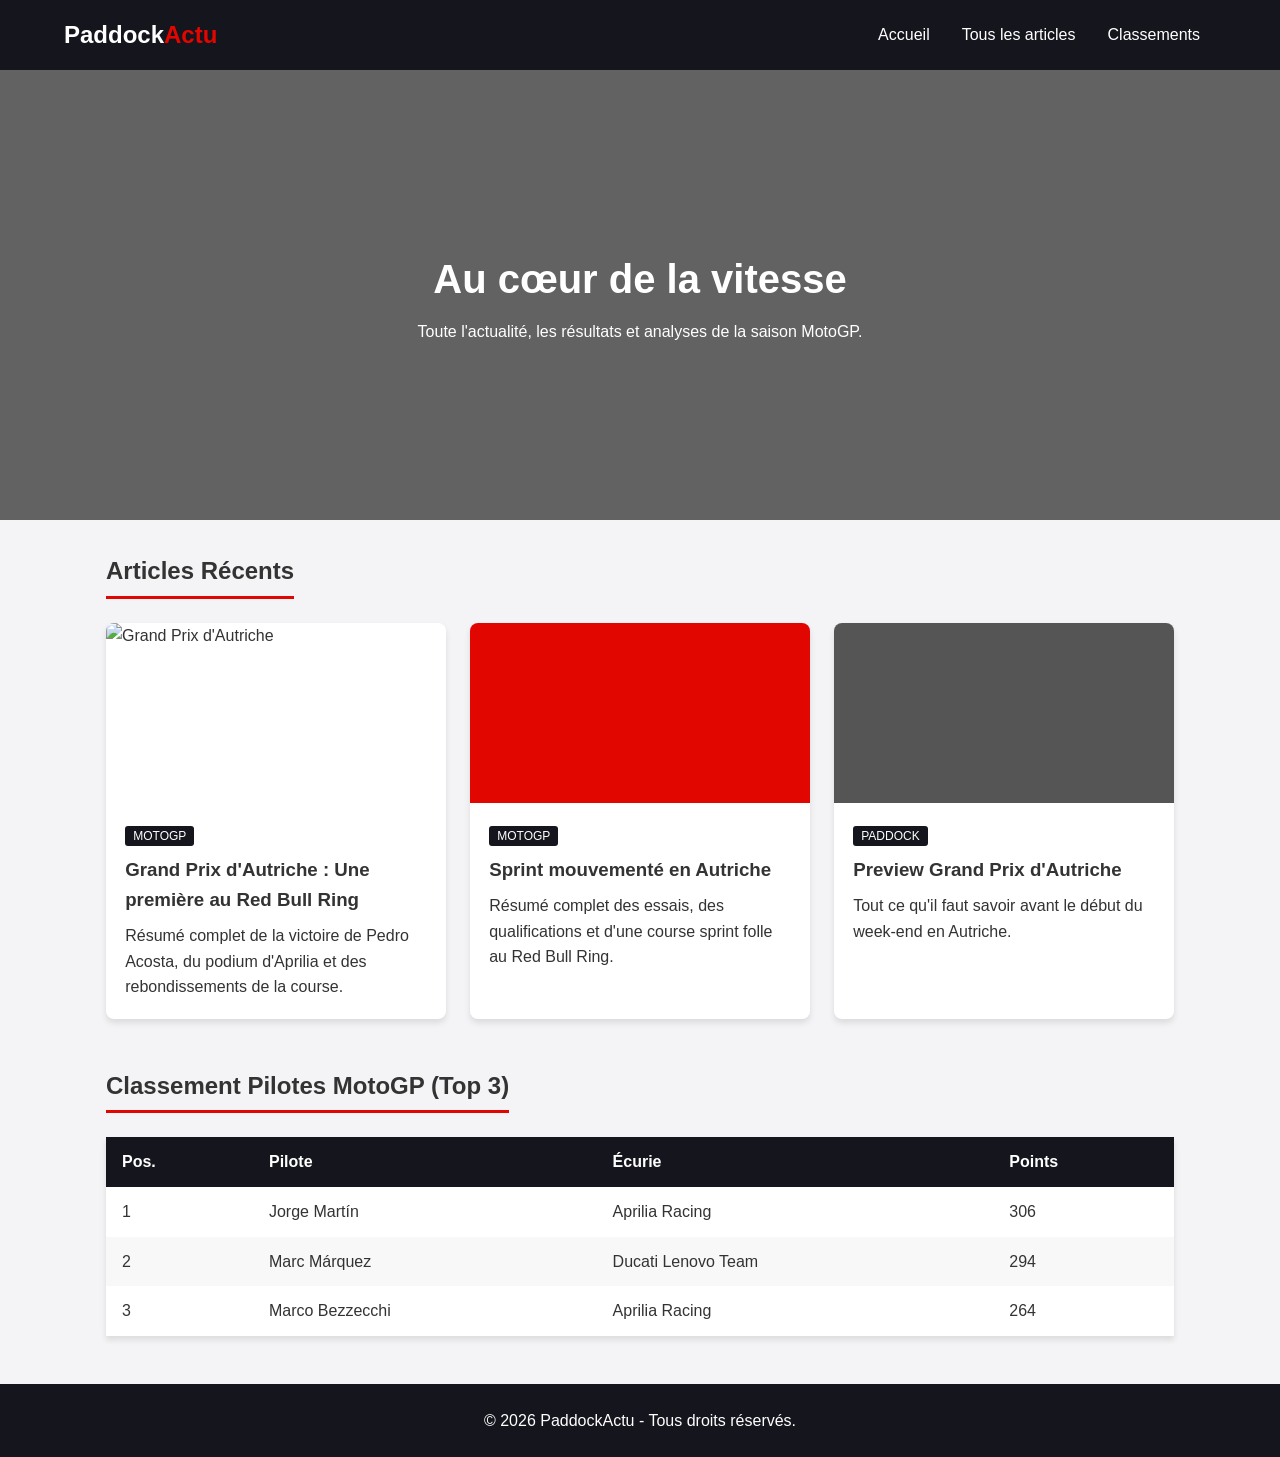
==== index.html @ 37eef07d "Update fetch URL to include seasonUuid parameter" ====
<!DOCTYPE html>
<html lang="fr">

<head>
    <meta charset="UTF-8">
    <meta name="viewport" content="width=device-width, initial-scale=1.0">
    <title>PaddockActu - Le site 100% Paddock</title>

    <meta name="description" content="Toute l'actualité MotoGP, les analyses des Grands Prix, les classements et les coulisses du paddock en direct.">

    <meta property="og:title" content="PaddockActu - Le site 100% Paddock">
    <meta property="og:description" content="Retrouvez toutes les dernières infos du paddock MotoGP !">
    <meta property="og:image" content="https://365austria.com/wp-content/uploads/2024/09/c_PhilipPlatzer_Bulle.jpg"> 
    <meta property="og:type" content="website">

    <link rel="stylesheet" href="style.css">

    <style>
        .filter-tags {
            display: flex;
            gap: 10px;
            margin-bottom: 25px;
            flex-wrap: wrap;
        }

        .filter-btn {
            background-color: #15151e;
            color: #fff;
            border: 2px solid transparent;
            padding: 8px 16px;
            border-radius: 20px;
            cursor: pointer;
            font-size: 0.9rem;
            font-weight: 600;
            transition: all 0.3s ease;
        }

        .filter-btn:hover {
            background-color: #e10600;
        }

        .filter-btn.active {
            background-color: #e10600;
            border-color: #ffffff;
        }

        .card-img {
            width: 100%;
            height: 180px;
            object-fit: cover;
            display: block;
        }
    </style>
</head>

<body>

    <header>
        <div class="logo" onclick="afficherPage('page-accueil')">Paddock<span>Actu</span></div>
        <nav>
            <ul>
                <li><a href="#accueil" onclick="afficherPage('page-accueil')">Accueil</a></li>
                <li><a href="#tous-les-articles" onclick="afficherPage('page-catalogue')">Tous les articles</a></li>
                <li><a href="#classements" onclick="afficherPage('page-classements')">Classements</a></li>
            </ul>
        </nav>
    </header>

    <div id="page-accueil">
        <section id="accueil" class="hero">
            <div class="hero-text">
                <h1>Au cœur de la vitesse</h1>
                <p>Toute l'actualité, les résultats et analyses de la saison MotoGP.</p>
            </div>
        </section>

        <main class="container">
            <section id="actus" class="news-section">
                <h2>Articles Récents</h2>
                <div class="news-grid">

                    <a href="articles/gp-autriche-2026.html" class="card-link"> 
                        <article class="card">
                            <img src="https://365austria.com/wp-content/uploads/2024/09/c_PhilipPlatzer_Bulle.jpg" alt="Grand Prix d'Autriche" class="card-img">
                            <div class="card-content">
                                <span class="tag">MotoGP</span>
                                <h3>Grand Prix d'Autriche : Une première au Red Bull Ring</h3>
                                <p>Résumé complet de la victoire de Pedro Acosta, du podium d'Aprilia et des rebondissements de la course.</p>
                            </div>
                        </article>
                    </a>

                    <a href="articles/sprint-autriche-2026.html" class="card-link"> 
                        <article class="card">
                            <div class="card-img" style="background-color: #e10600;"></div>
                            <div class="card-content">
                                <span class="tag">MotoGP</span>
                                <h3>Sprint mouvementé en Autriche</h3>
                                <p>Résumé complet des essais, des qualifications et d'une course sprint folle au Red Bull Ring.</p>
                            </div>
                        </article>
                    </a>

                    <a href="articles/preview-autriche-2026.html" class="card-link"> 
                        <article class="card">
                            <div class="card-img" style="background-color: #555;"></div>
                            <div class="card-content">
                                <span class="tag">Paddock</span>
                                <h3>Preview Grand Prix d'Autriche</h3>
                                <p>Tout ce qu'il faut savoir avant le début du week-end en Autriche.</p>
                            </div>
                        </article>
                    </a>

                </div>
            </section>

            <section class="standings-section">
                <h2>Classement Pilotes MotoGP (Top 3)</h2>
                <table id="table-home-motogp">
                    <thead>
                        <tr>
                            <th>Pos.</th>
                            <th>Pilote</th>
                            <th>Écurie</th>
                            <th>Points</th>
                        </tr>
                    </thead>
                    <tbody>
                        <tr>
                            <td>1</td>
                            <td>Jorge Martín</td>
                            <td>Aprilia Racing</td>
                            <td>306</td>
                        </tr>
                        <tr>
                            <td>2</td>
                            <td>Marc Márquez</td>
                            <td>Ducati Lenovo Team</td>
                            <td>294</td>
                        </tr>
                        <tr>
                            <td>3</td>
                            <td>Marco Bezzecchi</td>
                            <td>Aprilia Racing</td>
                            <td>264</td>
                        </tr>
                    </tbody>
                </table>
            </section>
        </main>
    </div>

    <div id="page-catalogue" class="container hidden">
        <h2>Tous les Articles</h2>

        <div class="filter-tags">
            <button class="filter-btn active" onclick="filtrerArticles('tous', this)">Tous</button>
            <button class="filter-btn" onclick="filtrerArticles('motogp', this)">MotoGP</button>
            <button class="filter-btn" onclick="filtrerArticles('paddock', this)">Paddock</button>
            <button class="filter-btn" onclick="filtrerArticles('moto2', this)">Moto2</button>
            <button class="filter-btn" onclick="filtrerArticles('moto3', this)">Moto3</button>
        </div>

        <div class="news-grid">
            <a href="articles/gp-autriche-2026.html" class="card-link" data-tag="motogp"> 
                <article class="card">
                    <img src="https://365austria.com/wp-content/uploads/2024/09/c_PhilipPlatzer_Bulle.jpg" alt="Grand Prix d'Autriche" class="card-img">
                    <div class="card-content">
                        <span class="tag">MotoGP</span>
                        <h3>Grand Prix d'Autriche : Une course mouvementée au Red Bull Ring</h3>
                        <p>Résumé complet de la victoire historique de Pedro Acosta, du podium d'Aprilia et des rebondissements de la course.</p>
                    </div>
                </article>
            </a>

            <a href="articles/sprint-autriche-2026.html" class="card-link" data-tag="motogp"> 
                <article class="card">
                    <div class="card-img" style="background-color: #e10600;"></div>
                    <div class="card-content">
                        <span class="tag">MotoGP</span>
                        <h3>Sprint mouvementé en Autriche</h3>
                        <p>Résumé complet des essais, des qualifications et d'une course sprint folle au Red Bull Ring.</p>
                    </div>
                </article>
            </a>

            <a href="articles/preview-autriche-2026.html" class="card-link" data-tag="paddock"> 
                <article class="card">
                    <div class="card-img" style="background-color: #555;"></div>
                    <div class="card-content">
                        <span class="tag">Paddock</span>
                        <h3>Preview Grand Prix d'Autriche</h3>
                        <p>Tout ce qu'il faut savoir avant le début du week-end en Autriche.</p>
                    </div>
                </article>
            </a>
        </div>
    </div>

    <div id="page-classements" class="container hidden">
        <h2>Classements Officiels</h2>

        <div class="filter-container">
            <label for="select-categorie">Catégorie :</label>
            <select id="select-categorie" onchange="changerCategorie()">
                <option value="motogp">MotoGP</option>
                <option value="moto2">Moto2</option>
                <option value="moto3">Moto3</option>
            </select>
        </div>

        <table id="table-motogp">
            <thead>
                <tr>
                    <th>Pos.</th>
                    <th>Pilote</th>
                    <th>Écurie</th>
                    <th>Points</th>
                </tr>
            </thead>
            <tbody>
                <tr><td>1</td><td>Jorge Martín</td><td>Aprilia Racing</td><td>306</td></tr>
                <tr><td>2</td><td>Marc Márquez</td><td>Ducati Lenovo Team</td><td>294</td></tr>
                <tr><td>3</td><td>Marco Bezzecchi</td><td>Aprilia Racing</td><td>264</td></tr>
                <tr><td>4</td><td>Pedro Acosta</td><td>Red Bull KTM Factory Racing</td><td>234</td></tr>
                <tr><td>5</td><td>Fabio Di Giannantonio</td><td>Pertamina Enduro VR46 Racing Team</td><td>230</td></tr>
                <tr><td>6</td><td>Ai Ogura</td><td>SuperFile Trackhouse MotoGP Team</td><td>222</td></tr>
                <tr><td>7</td><td>Raúl Fernández</td><td>SuperFile Trackhouse MotoGP Team</td><td>203</td></tr>
                <tr><td>8</td><td>Álex Márquez</td><td>BK8 Gresini Racing MotoGP</td><td>158</td></tr>
                <tr><td>9</td><td>Francesco Bagnaia</td><td>Ducati Lenovo Team</td><td>156</td></tr>
                <tr><td>10</td><td>Fermín Aldeguer</td><td>BK8 Gresini Racing MotoGP</td><td>115</td></tr>
                <tr><td>11</td><td>Luca Marini</td><td>Honda HRC Castrol</td><td>98</td></tr>
                <tr><td>12</td><td>Enea Bastianini</td><td>Red Bull KTM Tech3</td><td>97</td></tr>
                <tr><td>13</td><td>Brad Binder</td><td>Red Bull KTM Factory Racing</td><td>94</td></tr>
                <tr><td>14</td><td>Diogo Moreira</td><td>Pro Honda LCR</td><td>65</td></tr>
                <tr><td>15</td><td>Fabio Quartararo</td><td>Monster Energy Yamaha MotoGP Team</td><td>61</td></tr>
                <tr><td>16</td><td>Franco Morbidelli</td><td>Pertamina Enduro VR46 Racing Team</td><td>56</td></tr>
                <tr><td>17</td><td>Johann Zarco</td><td>Castrol Honda LCR</td><td>45</td></tr>
                <tr><td>18</td><td>Joan Mir</td><td>Honda HRC Castrol</td><td>33</td></tr>
                <tr><td>19</td><td>Jack Miller</td><td>Prima Pramac Yamaha MotoGP</td><td>28</td></tr>
                <tr><td>20</td><td>Álex Rins</td><td>Monster Energy Yamaha MotoGP Team</td><td>24</td></tr>
            </tbody>
        </table>

        <table id="table-moto2" class="hidden">
            <thead>
                <tr>
                    <th>Pos.</th>
                    <th>Pilote</th>
                    <th>Écurie</th>
                    <th>Points</th>
                </tr>
            </thead>
            <tbody>
                <tr><td>1</td><td>Manuel González</td><td>LIQUI MOLY Dynavolt Intact GP</td><td>232.5</td></tr>
                <tr><td>2</td><td>Izan Guevara</td><td>BLU CRU Pramac Yamaha Moto2</td><td>185</td></tr>
                <tr><td>3</td><td>Iván Ortolá</td><td>QJMOTOR - Green Power - MSI</td><td>157.5</td></tr>
                <tr><td>4</td><td>Aron Canet</td><td>Fantic Racing</td><td>142</td></tr>
                <tr><td>5</td><td>Celestino Vietti</td><td>Red Bull KTM Ajo</td><td>138</td></tr>
                <tr><td>6</td><td>Diogo Moreira</td><td>Italtrans Racing Team</td><td>121</td></tr>
                <tr><td>7</td><td>Jake Dixon</td><td>CFMoto Aspar Team</td><td>110</td></tr>
                <tr><td>8</td><td>Joe Roberts</td><td>OnlyFans American Racing</td><td>98</td></tr>
                <tr><td>9</td><td>Alonso López</td><td>Sync SpeedUp</td><td>95</td></tr>
                <tr><td>10</td><td>Tony Arbolino</td><td>Elf Marc VDS Racing Team</td><td>88</td></tr>
            </tbody>
        </table>

        <table id="table-moto3" class="hidden">
            <thead>
                <tr>
                    <th>Pos.</th>
                    <th>Pilote</th>
                    <th>Écurie</th>
                    <th>Points</th>
                </tr>
            </thead>
            <tbody>
                <tr><td>1</td><td>Máximo Quiles</td><td>CFMoto Gaviota Aspar Team</td><td>281</td></tr>
                <tr><td>2</td><td>David Almansa</td><td>Liqui Moly Dynavolt Intact GP</td><td>174</td></tr>
                <tr><td>3</td><td>Álvaro Carpe</td><td>Red Bull KTM Ajo</td><td>159</td></tr>
                <tr><td>4</td><td>Angel Piqueras</td><td>Leopard Racing</td><td>145</td></tr>
                <tr><td>5</td><td>David Alonso</td><td>CFMoto Gaviota Aspar Team</td><td>132</td></tr>
                <tr><td>6</td><td>Collin Veijer</td><td>Husqvarna Intact GP</td><td>120</td></tr>
                <tr><td>7</td><td>Daniel Holgado</td><td>Red Bull KTM Tech3</td><td>112</td></tr>
                <tr><td>8</td><td>Ivan Ortolá</td><td>MT Helmets - MSI</td><td>99</td></tr>
                <tr><td>9</td><td>Jose Antonio Rueda</td><td>Red Bull KTM Ajo</td><td>85</td></tr>
                <tr><td>10</td><td>Ryusei Yamanaka</td><td>MT Helmets - MSI</td><td>74</td></tr>
            </tbody>
        </table>
    </div>

    <footer>
        <p>&copy; 2026 PaddockActu - Tous droits réservés.</p>
    </footer>

    <script>
        function masquerToutesLesPages() {
            document.getElementById('page-accueil').classList.add('hidden');
            document.getElementById('page-catalogue').classList.add('hidden');
            document.getElementById('page-classements').classList.add('hidden');
        }

        function afficherPage(idPage) {
            masquerToutesLesPages();
            document.getElementById(idPage).classList.remove('hidden');
            window.scrollTo(0, 0);
        }

        function changerCategorie() {
            const choix = document.getElementById('select-categorie').value;
            document.getElementById('table-motogp').classList.add('hidden');
            document.getElementById('table-moto2').classList.add('hidden');
            document.getElementById('table-moto3').classList.add('hidden');

            document.getElementById('table-' + choix).classList.remove('hidden');
        }

        function filtrerArticles(tag, boutonClique) {
            const boutons = document.querySelectorAll('.filter-btn');
            boutons.forEach(btn => btn.classList.remove('active'));
            boutonClique.classList.add('active');

            const articles = document.querySelectorAll('#page-catalogue .card-link');

            articles.forEach(article => {
                const articleTag = article.getAttribute('data-tag');
                if (tag === 'tous' || articleTag === tag) {
                    article.style.display = 'block';
                } else {
                    article.style.display = 'none';
                }
            });
        }

        async function chargerClassement(categorie) {
            const tbody = document.querySelector(`#table-${categorie} tbody`);
            if (!tbody) return;

            const seasonUuid = "e88b4e43-2209-47aa-8e83-0e0b1cedde6e";

            try {
                const response = await fetch(`data/${categorie}.json?seasonUuid=${seasonUuid}&v=${new Date().getTime()}`);
                if (!response.ok) return;
                const data = await response.json();

                if (!data || !data.classification || data.classification.length === 0) return;

                tbody.innerHTML = "";

                data.classification.forEach(item => {
                    const tr = document.createElement("tr");
                    tr.innerHTML = `
                        <td>${item.position || ''}</td>
                        <td>${item.rider ? item.rider.full_name : ''}</td>
                        <td>${item.team ? item.team.name : ''}</td>
                        <td>${item.points || 0}</td>
                    `;
                    tbody.appendChild(tr);
                });

                if (categorie === 'motogp') {
                    const homeTbody = document.querySelector('#table-home-motogp tbody');
                    if (homeTbody && data.classification.length >= 3) {
                        homeTbody.innerHTML = "";
                        data.classification.slice(0, 3).forEach(item => {
                            const tr = document.createElement("tr");
                            tr.innerHTML = `
                                <td>${item.position || ''}</td>
                                <td>${item.rider ? item.rider.full_name : ''}</td>
                                <td>${item.team ? item.team.name : ''}</td>
                                <td>${item.points || 0}</td>
                            `;
                            homeTbody.appendChild(tr);
                        });
                    }
                }
            } catch (e) {
                console.log("Erreur de chargement des classements.");
            }
        }

        document.addEventListener("DOMContentLoaded", () => {
            chargerClassement("motogp");
            chargerClassement("moto2");
            chargerClassement("moto3");
        });
    </script>

</body>
</html>
---- style.css ----
:root {
    --primary-color: #e10600;
    --dark-color: #15151e;
    --light-color: #f4f4f6;
    --text-color: #333;
}

* {
    margin: 0;
    padding: 0;
    box-sizing: border-box;
    font-family: 'Segoe UI', Tahoma, Geneva, Verdana, sans-serif;
}

body {
    background-color: var(--light-color);
    color: var(--text-color);
    line-height: 1.6;
}

header {
    background-color: var(--dark-color);
    color: white;
    display: flex;
    justify-content: space-between;
    align-items: center;
    padding: 1rem 5%;
    position: sticky;
    top: 0;
    z-index: 100;
}

.logo {
    font-size: 1.5rem;
    font-weight: bold;
    text-decoration: none;
    color: white;
    cursor: pointer;
}

.logo span {
    color: var(--primary-color);
}

nav ul {
    display: flex;
    list-style: none;
}

nav ul li a {
    color: white;
    text-decoration: none;
    padding: 0.5rem 1rem;
    transition: color 0.3s;
}

nav ul li a:hover {
    color: var(--primary-color);
}

.hero {
    background: linear-gradient(rgba(0, 0, 0, 0.6), rgba(0, 0, 0, 0.6)), url('https://encrypted-tbn0.gstatic.com/images?q=tbn:ANd9GcTFlH_iRfn1OSp5dLkPQ0yYdzSbGnXxXX__iV1APEsw7ySgOEFuQ7D9PdgC&s=10') no-repeat center 25%;
    background-size: cover;
    height: 50vh;
    display: flex;
    align-items: center;
    justify-content: center;
    text-align: center;
    color: white;
}

.hero h1 {
    font-size: 2.5rem;
    margin-bottom: 0.5rem;
}

.btn {
    display: inline-block;
    background-color: var(--primary-color);
    color: white;
    padding: 0.75rem 1.5rem;
    text-decoration: none;
    border-radius: 4px;
    margin-top: 1rem;
    font-weight: bold;
}

.container {
    max-width: 1100px;
    margin: 2rem auto;
    padding: 0 1rem;
}

.news-section, .standings-section {
    margin-bottom: 3rem;
}

h2 {
    border-bottom: 3px solid var(--primary-color);
    display: inline-block;
    padding-bottom: 0.3rem;
    margin-bottom: 1.5rem;
}

.news-grid {
    display: grid;
    grid-template-columns: repeat(auto-fit, minmax(300px, 1fr));
    gap: 1.5rem;
}

/* RENDRE LES CARTES ET LEURS LIENS TOTALEMENT CLIQUABLES */
.card-link {
    text-decoration: none;
    color: inherit;
    display: block;
    width: 100%;
    max-width: 400px;
    cursor: pointer;
}

.card {
    background: white;
    border-radius: 8px;
    overflow: hidden;
    box-shadow: 0 4px 6px rgba(0,0,0,0.1);
    transition: transform 0.2s, box-shadow 0.2s;
    cursor: pointer;
    height: 100%;
}

.card-link:hover .card,
.card:hover {
    transform: translateY(-5px);
    box-shadow: 0 8px 15px rgba(0,0,0,0.2);
}

.card-img {
    height: 180px;
}

.card-content {
    padding: 1.2rem;
}

.tag {
    background-color: var(--dark-color);
    color: white;
    font-size: 0.75rem;
    padding: 0.2rem 0.5rem;
    border-radius: 3px;
    text-transform: uppercase;
}

.card-content h3 {
    margin: 0.5rem 0;
}

table {
    width: 100%;
    border-collapse: collapse;
    background: white;
    box-shadow: 0 4px 6px rgba(0,0,0,0.1);
}

th, td {
    padding: 0.75rem 1rem;
    text-align: left;
}

th {
    background-color: var(--dark-color);
    color: white;
}

tr:nth-child(even) {
    background-color: #f8f8f8;
}

.filter-container {
    margin-bottom: 1.5rem;
}

.filter-container label {
    font-weight: bold;
    margin-right: 0.5rem;
}

.filter-container select {
    padding: 0.5rem 1rem;
    font-size: 1rem;
    border-radius: 4px;
    border: 1px solid #ccc;
    background-color: white;
    cursor: pointer;
}

.article-container {
    max-width: 800px;
    margin: 2rem auto;
    background: white;
    padding: 2rem;
    border-radius: 8px;
    box-shadow: 0 4px 6px rgba(0,0,0,0.1);
}

.back-link {
    display: inline-block;
    margin-bottom: 1rem;
    color: var(--primary-color);
    text-decoration: none;
    font-weight: bold;
    cursor: pointer;
}

.back-link:hover {
    text-decoration: underline;
}

.article-tag {
    background-color: var(--dark-color);
    color: white;
    font-size: 0.8rem;
    padding: 0.3rem 0.6rem;
    border-radius: 3px;
    text-transform: uppercase;
}

.article-header h1 {
    font-size: 2.2rem;
    margin: 1rem 0 0.5rem 0;
}

.article-meta {
    color: #777;
    font-size: 0.9rem;
    margin-bottom: 1.5rem;
}

.article-banner {
    width: 100%;
    height: 350px;
    background-color: #333;
    border-radius: 6px;
    margin-bottom: 1.5rem;
}

.article-content {
    font-size: 1.1rem;
    line-height: 1.8;
}

.article-content p {
    margin-bottom: 1.2rem;
}

.article-content h2 {
    margin: 1.5rem 0 1rem 0;
    color: var(--dark-color);
    border-bottom: 2px solid var(--primary-color);
    display: inline-block;
}

.hidden {
    display: none !important;
}

footer {
    background-color: var(--dark-color);
    color: white;
    text-align: center;
    padding: 1.5rem;
}
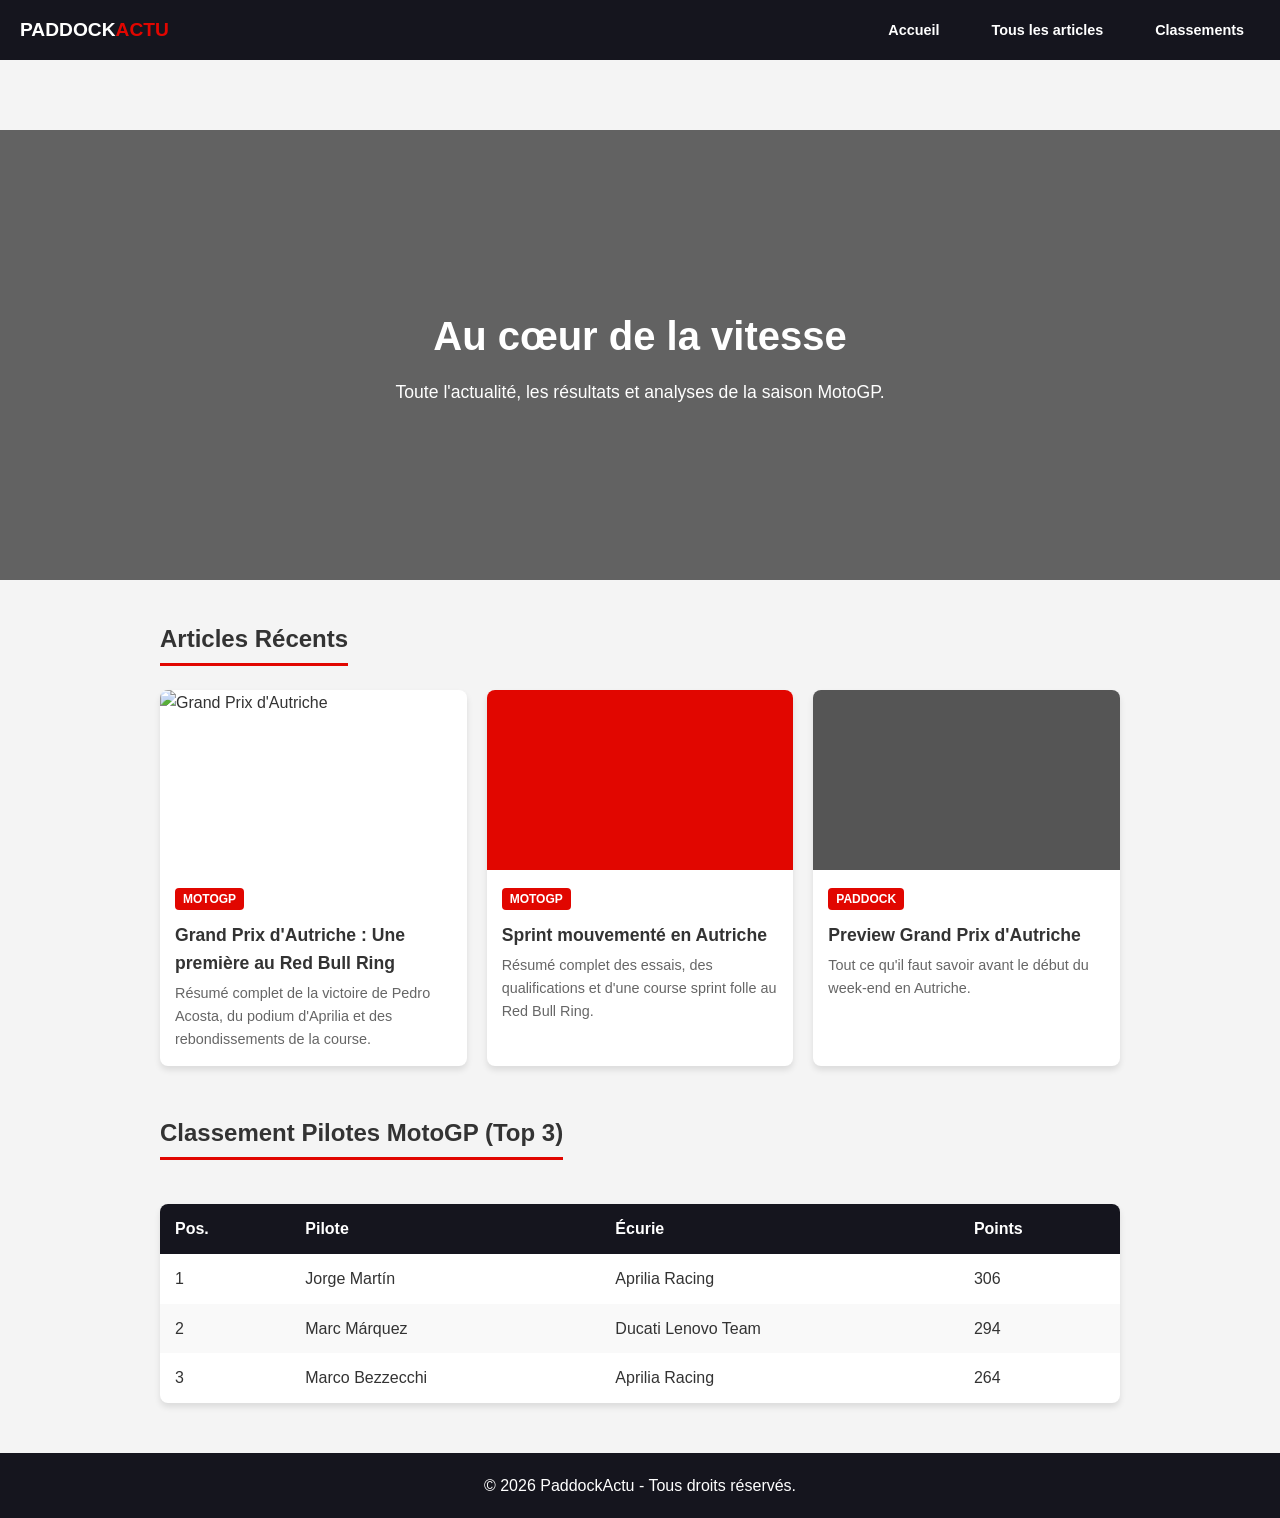
==== commit 4f1cc2eb: "Refactor index.html for improved layout and functionality Removed unused meta tags and filter button" ====
--- a/index.html
+++ b/index.html
@@ -5,43 +5,115 @@
     <meta charset="UTF-8">
     <meta name="viewport" content="width=device-width, initial-scale=1.0">
     <title>PaddockActu - Le site 100% Paddock</title>
-
-    <meta name="description" content="Toute l'actualité MotoGP, les analyses des Grands Prix, les classements et les coulisses du paddock en direct.">
-
-    <meta property="og:title" content="PaddockActu - Le site 100% Paddock">
-    <meta property="og:description" content="Retrouvez toutes les dernières infos du paddock MotoGP !">
-    <meta property="og:image" content="https://365austria.com/wp-content/uploads/2024/09/c_PhilipPlatzer_Bulle.jpg"> 
-    <meta property="og:type" content="website">
-
     <link rel="stylesheet" href="style.css">
 
     <style>
-        .filter-tags {
-            display: flex;
-            gap: 10px;
-            margin-bottom: 25px;
-            flex-wrap: wrap;
-        }
-
-        .filter-btn {
+        body {
+            margin: 0;
+            font-family: Arial, sans-serif;
+            background-color: #f4f4f4;
+            color: #333;
+        }
+
+        .hidden {
+            display: none !important;
+        }
+
+        header {
+            position: fixed;
+            top: 0;
+            left: 0;
+            width: 100%;
+            height: 60px;
             background-color: #15151e;
             color: #fff;
-            border: 2px solid transparent;
-            padding: 8px 16px;
-            border-radius: 20px;
+            display: flex;
+            justify-content: space-between;
+            align-items: center;
+            padding: 0 20px;
+            box-sizing: border-box;
+            z-index: 1000;
+        }
+
+        .logo {
+            font-size: 1.2rem;
+            font-weight: bold;
             cursor: pointer;
+            text-transform: uppercase;
+        }
+
+        .logo span {
+            color: #e10600;
+        }
+
+        nav ul {
+            list-style: none;
+            display: flex;
+            gap: 20px;
+            margin: 0;
+            padding: 0;
+        }
+
+        nav a {
+            color: #fff;
+            text-decoration: none;
             font-size: 0.9rem;
             font-weight: 600;
-            transition: all 0.3s ease;
-        }
-
-        .filter-btn:hover {
-            background-color: #e10600;
-        }
-
-        .filter-btn.active {
-            background-color: #e10600;
-            border-color: #ffffff;
+        }
+
+        nav a:hover {
+            color: #e10600;
+        }
+
+        .hero {
+            background: linear-gradient(rgba(0, 0, 0, 0.6), rgba(0, 0, 0, 0.6)), url('https://365austria.com/wp-content/uploads/2024/09/c_PhilipPlatzer_Bulle.jpg') no-repeat center center;
+            background-size: cover;
+            background-attachment: fixed;
+            height: 50vh;
+            display: flex;
+            align-items: center;
+            justify-content: center;
+            text-align: center;
+            color: white;
+            margin-top: 60px;
+        }
+
+        .hero-text h1 {
+            font-size: 2.5rem;
+            margin-bottom: 10px;
+        }
+
+        .hero-text p {
+            font-size: 1.1rem;
+        }
+
+        .container {
+            max-width: 1000px;
+            margin: 40px auto;
+            padding: 0 20px;
+        }
+
+        .news-grid {
+            display: grid;
+            grid-template-columns: repeat(auto-fit, minmax(300px, 1fr));
+            gap: 20px;
+        }
+
+        .card-link {
+            text-decoration: none;
+            color: inherit;
+        }
+
+        .card {
+            background: #fff;
+            border-radius: 8px;
+            overflow: hidden;
+            box-shadow: 0 4px 6px rgba(0,0,0,0.1);
+            transition: transform 0.2s;
+        }
+
+        .card:hover {
+            transform: translateY(-5px);
         }
 
         .card-img {
@@ -49,6 +121,129 @@
             height: 180px;
             object-fit: cover;
             display: block;
+        }
+
+        .card-content {
+            padding: 15px;
+        }
+
+        .tag {
+            background-color: #e10600;
+            color: white;
+            font-size: 0.75rem;
+            padding: 4px 8px;
+            border-radius: 4px;
+            text-transform: uppercase;
+            font-weight: bold;
+        }
+
+        .card-content h3 {
+            font-size: 1.1rem;
+            margin: 10px 0 5px 0;
+        }
+
+        .card-content p {
+            font-size: 0.9rem;
+            color: #666;
+            margin: 0;
+        }
+
+        table {
+            width: 100%;
+            border-collapse: collapse;
+            background: #fff;
+            border-radius: 8px;
+            overflow: hidden;
+            box-shadow: 0 4px 6px rgba(0,0,0,0.1);
+            margin-top: 20px;
+        }
+
+        th, td {
+            padding: 12px 15px;
+            text-align: left;
+        }
+
+        th {
+            background-color: #15151e;
+            color: white;
+        }
+
+        tr:nth-child(even) {
+            background-color: #f9f9f9;
+        }
+
+        .article-sticky-header {
+            position: fixed;
+            top: 60px;
+            left: 0;
+            width: 100%;
+            background-color: #ffffff;
+            border-bottom: 1px solid #ddd;
+            padding: 10px 20px;
+            box-sizing: border-box;
+            z-index: 999;
+            display: flex;
+            justify-content: space-between;
+            align-items: center;
+            box-shadow: 0 2px 4px rgba(0,0,0,0.05);
+        }
+
+        .article-sticky-title {
+            font-size: 0.95rem;
+            font-weight: bold;
+            color: #15151e;
+            white-space: nowrap;
+            overflow: hidden;
+            text-overflow: ellipsis;
+        }
+
+        .back-btn {
+            background-color: #15151e;
+            color: #fff;
+            border: none;
+            padding: 6px 12px;
+            border-radius: 4px;
+            cursor: pointer;
+            font-size: 0.8rem;
+            font-weight: bold;
+        }
+
+        .back-btn:hover {
+            background-color: #e10600;
+        }
+
+        footer {
+            background-color: #15151e;
+            color: white;
+            text-align: center;
+            padding: 20px;
+            margin-top: 50px;
+        }
+
+        @media (max-width: 768px) {
+            header {
+                position: fixed;
+                top: 0;
+                left: 0;
+                width: 100%;
+            }
+
+            nav ul {
+                gap: 10px;
+            }
+
+            nav a {
+                font-size: 0.8rem;
+            }
+
+            .hero {
+                margin-top: 60px;
+            }
+
+            .article-sticky-header {
+                position: fixed;
+                top: 60px;
+            }
         }
     </style>
 </head>
@@ -79,7 +274,7 @@
                 <h2>Articles Récents</h2>
                 <div class="news-grid">
 
-                    <a href="articles/gp-autriche-2026.html" class="card-link"> 
+                    <div class="card-link" onclick="ouvrirArticle('Grand Prix d\'Autriche : Une première au Red Bull Ring')"> 
                         <article class="card">
                             <img src="https://365austria.com/wp-content/uploads/2024/09/c_PhilipPlatzer_Bulle.jpg" alt="Grand Prix d'Autriche" class="card-img">
                             <div class="card-content">
@@ -88,9 +283,9 @@
                                 <p>Résumé complet de la victoire de Pedro Acosta, du podium d'Aprilia et des rebondissements de la course.</p>
                             </div>
                         </article>
-                    </a>
-
-                    <a href="articles/sprint-autriche-2026.html" class="card-link"> 
+                    </div>
+
+                    <div class="card-link" onclick="ouvrirArticle('Sprint mouvementé en Autriche')"> 
                         <article class="card">
                             <div class="card-img" style="background-color: #e10600;"></div>
                             <div class="card-content">
@@ -99,9 +294,9 @@
                                 <p>Résumé complet des essais, des qualifications et d'une course sprint folle au Red Bull Ring.</p>
                             </div>
                         </article>
-                    </a>
-
-                    <a href="articles/preview-autriche-2026.html" class="card-link"> 
+                    </div>
+
+                    <div class="card-link" onclick="ouvrirArticle('Preview Grand Prix d\'Autriche')"> 
                         <article class="card">
                             <div class="card-img" style="background-color: #555;"></div>
                             <div class="card-content">
@@ -110,7 +305,7 @@
                                 <p>Tout ce qu'il faut savoir avant le début du week-end en Autriche.</p>
                             </div>
                         </article>
-                    </a>
+                    </div>
 
                 </div>
             </section>
@@ -153,17 +348,8 @@
 
     <div id="page-catalogue" class="container hidden">
         <h2>Tous les Articles</h2>
-
-        <div class="filter-tags">
-            <button class="filter-btn active" onclick="filtrerArticles('tous', this)">Tous</button>
-            <button class="filter-btn" onclick="filtrerArticles('motogp', this)">MotoGP</button>
-            <button class="filter-btn" onclick="filtrerArticles('paddock', this)">Paddock</button>
-            <button class="filter-btn" onclick="filtrerArticles('moto2', this)">Moto2</button>
-            <button class="filter-btn" onclick="filtrerArticles('moto3', this)">Moto3</button>
-        </div>
-
         <div class="news-grid">
-            <a href="articles/gp-autriche-2026.html" class="card-link" data-tag="motogp"> 
+            <div class="card-link" onclick="ouvrirArticle('Grand Prix d\'Autriche : Une course mouvementée au Red Bull Ring')"> 
                 <article class="card">
                     <img src="https://365austria.com/wp-content/uploads/2024/09/c_PhilipPlatzer_Bulle.jpg" alt="Grand Prix d'Autriche" class="card-img">
                     <div class="card-content">
@@ -172,44 +358,12 @@
                         <p>Résumé complet de la victoire historique de Pedro Acosta, du podium d'Aprilia et des rebondissements de la course.</p>
                     </div>
                 </article>
-            </a>
-
-            <a href="articles/sprint-autriche-2026.html" class="card-link" data-tag="motogp"> 
-                <article class="card">
-                    <div class="card-img" style="background-color: #e10600;"></div>
-                    <div class="card-content">
-                        <span class="tag">MotoGP</span>
-                        <h3>Sprint mouvementé en Autriche</h3>
-                        <p>Résumé complet des essais, des qualifications et d'une course sprint folle au Red Bull Ring.</p>
-                    </div>
-                </article>
-            </a>
-
-            <a href="articles/preview-autriche-2026.html" class="card-link" data-tag="paddock"> 
-                <article class="card">
-                    <div class="card-img" style="background-color: #555;"></div>
-                    <div class="card-content">
-                        <span class="tag">Paddock</span>
-                        <h3>Preview Grand Prix d'Autriche</h3>
-                        <p>Tout ce qu'il faut savoir avant le début du week-end en Autriche.</p>
-                    </div>
-                </article>
-            </a>
+            </div>
         </div>
     </div>
 
     <div id="page-classements" class="container hidden">
         <h2>Classements Officiels</h2>
-
-        <div class="filter-container">
-            <label for="select-categorie">Catégorie :</label>
-            <select id="select-categorie" onchange="changerCategorie()">
-                <option value="motogp">MotoGP</option>
-                <option value="moto2">Moto2</option>
-                <option value="moto3">Moto3</option>
-            </select>
-        </div>
-
         <table id="table-motogp">
             <thead>
                 <tr>
@@ -223,71 +377,23 @@
                 <tr><td>1</td><td>Jorge Martín</td><td>Aprilia Racing</td><td>306</td></tr>
                 <tr><td>2</td><td>Marc Márquez</td><td>Ducati Lenovo Team</td><td>294</td></tr>
                 <tr><td>3</td><td>Marco Bezzecchi</td><td>Aprilia Racing</td><td>264</td></tr>
-                <tr><td>4</td><td>Pedro Acosta</td><td>Red Bull KTM Factory Racing</td><td>234</td></tr>
-                <tr><td>5</td><td>Fabio Di Giannantonio</td><td>Pertamina Enduro VR46 Racing Team</td><td>230</td></tr>
-                <tr><td>6</td><td>Ai Ogura</td><td>SuperFile Trackhouse MotoGP Team</td><td>222</td></tr>
-                <tr><td>7</td><td>Raúl Fernández</td><td>SuperFile Trackhouse MotoGP Team</td><td>203</td></tr>
-                <tr><td>8</td><td>Álex Márquez</td><td>BK8 Gresini Racing MotoGP</td><td>158</td></tr>
-                <tr><td>9</td><td>Francesco Bagnaia</td><td>Ducati Lenovo Team</td><td>156</td></tr>
-                <tr><td>10</td><td>Fermín Aldeguer</td><td>BK8 Gresini Racing MotoGP</td><td>115</td></tr>
-                <tr><td>11</td><td>Luca Marini</td><td>Honda HRC Castrol</td><td>98</td></tr>
-                <tr><td>12</td><td>Enea Bastianini</td><td>Red Bull KTM Tech3</td><td>97</td></tr>
-                <tr><td>13</td><td>Brad Binder</td><td>Red Bull KTM Factory Racing</td><td>94</td></tr>
-                <tr><td>14</td><td>Diogo Moreira</td><td>Pro Honda LCR</td><td>65</td></tr>
-                <tr><td>15</td><td>Fabio Quartararo</td><td>Monster Energy Yamaha MotoGP Team</td><td>61</td></tr>
-                <tr><td>16</td><td>Franco Morbidelli</td><td>Pertamina Enduro VR46 Racing Team</td><td>56</td></tr>
-                <tr><td>17</td><td>Johann Zarco</td><td>Castrol Honda LCR</td><td>45</td></tr>
-                <tr><td>18</td><td>Joan Mir</td><td>Honda HRC Castrol</td><td>33</td></tr>
-                <tr><td>19</td><td>Jack Miller</td><td>Prima Pramac Yamaha MotoGP</td><td>28</td></tr>
-                <tr><td>20</td><td>Álex Rins</td><td>Monster Energy Yamaha MotoGP Team</td><td>24</td></tr>
             </tbody>
         </table>
-
-        <table id="table-moto2" class="hidden">
-            <thead>
-                <tr>
-                    <th>Pos.</th>
-                    <th>Pilote</th>
-                    <th>Écurie</th>
-                    <th>Points</th>
-                </tr>
-            </thead>
-            <tbody>
-                <tr><td>1</td><td>Manuel González</td><td>LIQUI MOLY Dynavolt Intact GP</td><td>232.5</td></tr>
-                <tr><td>2</td><td>Izan Guevara</td><td>BLU CRU Pramac Yamaha Moto2</td><td>185</td></tr>
-                <tr><td>3</td><td>Iván Ortolá</td><td>QJMOTOR - Green Power - MSI</td><td>157.5</td></tr>
-                <tr><td>4</td><td>Aron Canet</td><td>Fantic Racing</td><td>142</td></tr>
-                <tr><td>5</td><td>Celestino Vietti</td><td>Red Bull KTM Ajo</td><td>138</td></tr>
-                <tr><td>6</td><td>Diogo Moreira</td><td>Italtrans Racing Team</td><td>121</td></tr>
-                <tr><td>7</td><td>Jake Dixon</td><td>CFMoto Aspar Team</td><td>110</td></tr>
-                <tr><td>8</td><td>Joe Roberts</td><td>OnlyFans American Racing</td><td>98</td></tr>
-                <tr><td>9</td><td>Alonso López</td><td>Sync SpeedUp</td><td>95</td></tr>
-                <tr><td>10</td><td>Tony Arbolino</td><td>Elf Marc VDS Racing Team</td><td>88</td></tr>
-            </tbody>
-        </table>
-
-        <table id="table-moto3" class="hidden">
-            <thead>
-                <tr>
-                    <th>Pos.</th>
-                    <th>Pilote</th>
-                    <th>Écurie</th>
-                    <th>Points</th>
-                </tr>
-            </thead>
-            <tbody>
-                <tr><td>1</td><td>Máximo Quiles</td><td>CFMoto Gaviota Aspar Team</td><td>281</td></tr>
-                <tr><td>2</td><td>David Almansa</td><td>Liqui Moly Dynavolt Intact GP</td><td>174</td></tr>
-                <tr><td>3</td><td>Álvaro Carpe</td><td>Red Bull KTM Ajo</td><td>159</td></tr>
-                <tr><td>4</td><td>Angel Piqueras</td><td>Leopard Racing</td><td>145</td></tr>
-                <tr><td>5</td><td>David Alonso</td><td>CFMoto Gaviota Aspar Team</td><td>132</td></tr>
-                <tr><td>6</td><td>Collin Veijer</td><td>Husqvarna Intact GP</td><td>120</td></tr>
-                <tr><td>7</td><td>Daniel Holgado</td><td>Red Bull KTM Tech3</td><td>112</td></tr>
-                <tr><td>8</td><td>Ivan Ortolá</td><td>MT Helmets - MSI</td><td>99</td></tr>
-                <tr><td>9</td><td>Jose Antonio Rueda</td><td>Red Bull KTM Ajo</td><td>85</td></tr>
-                <tr><td>10</td><td>Ryusei Yamanaka</td><td>MT Helmets - MSI</td><td>74</td></tr>
-            </tbody>
-        </table>
+    </div>
+
+    <div id="page-article" class="hidden">
+        <div class="article-sticky-header">
+            <span id="sticky-article-title" class="article-sticky-title">Titre de l'article</span>
+            <button class="back-btn" onclick="afficherPage('page-accueil')">Retour</button>
+        </div>
+        <div class="container" style="margin-top: 130px;">
+            <h1 id="main-article-title">Titre de l'article</h1>
+            <p>Contenu de l'article en cours de lecture...</p>
+            <p>Lorem ipsum dolor sit amet, consectetur adipiscing elit. Sed non risus. Suspendisse lectus tortor, dignissim sit amet, adipiscing nec, ultricies sed, dolor.</p>
+            <p>Cras elementum ultrices diam. Maecenas ligula massa, varius a, semper congue, euismod non, mi.</p>
+            <p>Proin porttitor, orci nec nonummy molestie, enim est eleifend mi, non fermentum diam nisl sit amet erat.</p>
+            <p>Duis semper. Duis arcu massa, scelerisque vitae, consequat in, pretium a, enim.</p>
+        </div>
     </div>
 
     <footer>
@@ -299,6 +405,7 @@
             document.getElementById('page-accueil').classList.add('hidden');
             document.getElementById('page-catalogue').classList.add('hidden');
             document.getElementById('page-classements').classList.add('hidden');
+            document.getElementById('page-article').classList.add('hidden');
         }
 
         function afficherPage(idPage) {
@@ -307,84 +414,13 @@
             window.scrollTo(0, 0);
         }
 
-        function changerCategorie() {
-            const choix = document.getElementById('select-categorie').value;
-            document.getElementById('table-motogp').classList.add('hidden');
-            document.getElementById('table-moto2').classList.add('hidden');
-            document.getElementById('table-moto3').classList.add('hidden');
-
-            document.getElementById('table-' + choix).classList.remove('hidden');
-        }
-
-        function filtrerArticles(tag, boutonClique) {
-            const boutons = document.querySelectorAll('.filter-btn');
-            boutons.forEach(btn => btn.classList.remove('active'));
-            boutonClique.classList.add('active');
-
-            const articles = document.querySelectorAll('#page-catalogue .card-link');
-
-            articles.forEach(article => {
-                const articleTag = article.getAttribute('data-tag');
-                if (tag === 'tous' || articleTag === tag) {
-                    article.style.display = 'block';
-                } else {
-                    article.style.display = 'none';
-                }
-            });
-        }
-
-        async function chargerClassement(categorie) {
-            const tbody = document.querySelector(`#table-${categorie} tbody`);
-            if (!tbody) return;
-
-            const seasonUuid = "e88b4e43-2209-47aa-8e83-0e0b1cedde6e";
-
-            try {
-                const response = await fetch(`data/${categorie}.json?seasonUuid=${seasonUuid}&v=${new Date().getTime()}`);
-                if (!response.ok) return;
-                const data = await response.json();
-
-                if (!data || !data.classification || data.classification.length === 0) return;
-
-                tbody.innerHTML = "";
-
-                data.classification.forEach(item => {
-                    const tr = document.createElement("tr");
-                    tr.innerHTML = `
-                        <td>${item.position || ''}</td>
-                        <td>${item.rider ? item.rider.full_name : ''}</td>
-                        <td>${item.team ? item.team.name : ''}</td>
-                        <td>${item.points || 0}</td>
-                    `;
-                    tbody.appendChild(tr);
-                });
-
-                if (categorie === 'motogp') {
-                    const homeTbody = document.querySelector('#table-home-motogp tbody');
-                    if (homeTbody && data.classification.length >= 3) {
-                        homeTbody.innerHTML = "";
-                        data.classification.slice(0, 3).forEach(item => {
-                            const tr = document.createElement("tr");
-                            tr.innerHTML = `
-                                <td>${item.position || ''}</td>
-                                <td>${item.rider ? item.rider.full_name : ''}</td>
-                                <td>${item.team ? item.team.name : ''}</td>
-                                <td>${item.points || 0}</td>
-                            `;
-                            homeTbody.appendChild(tr);
-                        });
-                    }
-                }
-            } catch (e) {
-                console.log("Erreur de chargement des classements.");
-            }
-        }
-
-        document.addEventListener("DOMContentLoaded", () => {
-            chargerClassement("motogp");
-            chargerClassement("moto2");
-            chargerClassement("moto3");
-        });
+        function ouvrirArticle(titre) {
+            masquerToutesLesPages();
+            document.getElementById('sticky-article-title').innerText = titre;
+            document.getElementById('main-article-title').innerText = titre;
+            document.getElementById('page-article').classList.remove('hidden');
+            window.scrollTo(0, 0);
+        }
     </script>
 
 </body>
--- a/style.css
+++ b/style.css
@@ -25,9 +25,15 @@
     justify-content: space-between;
     align-items: center;
     padding: 1rem 5%;
-    position: sticky;
+    position: fixed;
     top: 0;
+    left: 0;
+    width: 100%;
     z-index: 100;
+}
+
+body {
+    padding-top: 70px;
 }
 
 .logo {
@@ -108,7 +114,6 @@
     gap: 1.5rem;
 }
 
-/* RENDRE LES CARTES ET LEURS LIENS TOTALEMENT CLIQUABLES */
 .card-link {
     text-decoration: none;
     color: inherit;
@@ -242,6 +247,8 @@
     background-color: #333;
     border-radius: 6px;
     margin-bottom: 1.5rem;
+    position: sticky;
+    top: 90px;
 }
 
 .article-content {
@@ -270,3 +277,57 @@
     text-align: center;
     padding: 1.5rem;
 }
+
+@media screen and (max-width: 768px) {
+    header {
+        flex-direction: column;
+        gap: 15px;
+        text-align: center;
+        padding: 15px;
+    }
+
+    body {
+        padding-top: 130px;
+    }
+
+    nav ul {
+        flex-direction: column;
+        gap: 10px;
+        padding: 0;
+    }
+
+    .news-grid {
+        grid-template-columns: 1fr;
+        gap: 15px;
+    }
+
+    .hero {
+        padding: 40px 15px;
+    }
+
+    .hero-text h1 {
+        font-size: 1.8rem;
+    }
+
+    .filter-tags {
+        justify-content: center;
+    }
+
+    .filter-btn {
+        padding: 6px 12px;
+        font-size: 0.8rem;
+    }
+
+    .standings-section, #page-classements {
+        overflow-x: auto;
+    }
+
+    table {
+        width: 100%;
+        font-size: 0.85rem;
+    }
+
+    th, td {
+        padding: 8px 5px;
+    }
+}
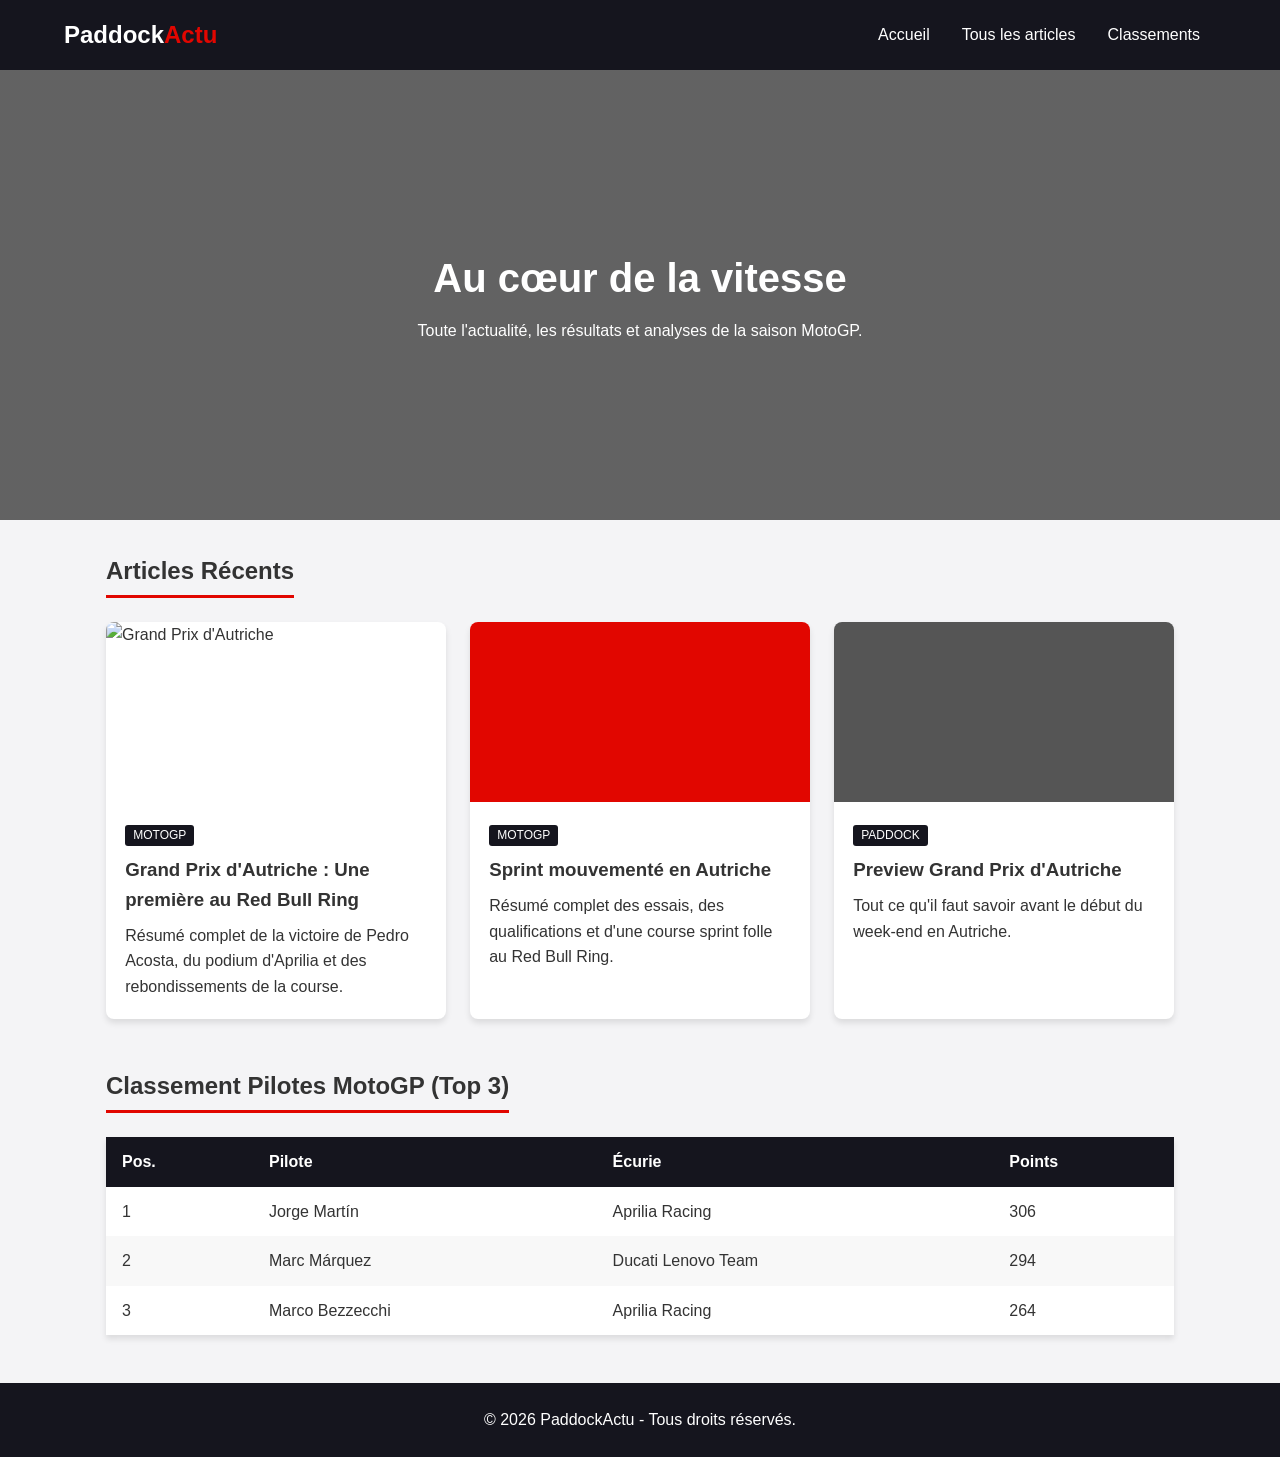
==== commit 6e33999d: "Enhance SEO with meta tags and update article links Added Open Graph meta tags and a description for" ====
--- a/index.html
+++ b/index.html
@@ -5,115 +5,43 @@
     <meta charset="UTF-8">
     <meta name="viewport" content="width=device-width, initial-scale=1.0">
     <title>PaddockActu - Le site 100% Paddock</title>
+
+    <meta name="description" content="Toute l'actualité MotoGP, les analyses des Grands Prix, les classements et les coulisses du paddock en direct.">
+
+    <meta property="og:title" content="PaddockActu - Le site 100% Paddock">
+    <meta property="og:description" content="Retrouvez toutes les dernières infos du paddock MotoGP !">
+    <meta property="og:image" content="https://scontent-cdg4-1.xx.fbcdn.net/v/t1.6435-9/158108943_282848266540393_3259879887446900815_n.jpg?stp=dst-jpg_tt6&cstp=mx2048x1364&ctp=s960x960&_nc_cat=108&ccb=1-7&_nc_sid=cc71e4&_nc_ohc=nsNQAnLJ-wwQ7kNvwGILLW9&_nc_oc=AdrV3Wrv4xx7tVzXkIKzqAPtwjmcfHWJlERUrV9QAvIKwtOuXO-A28awAp1VDxW5zM6B33-BlDcWWEBAUHqm3Hi4&_nc_zt=23&_nc_ht=scontent-cdg4-1.xx&_nc_gid=60ueFojcQGhPHJoW_AsDyA&_nc_ss=7b289&oh=00_AQIs4skCFCEFCHXIVaUgiIiI_4xcx_yRRGgsHT6YNoy7vQ&oe=6AD8C1A2"> 
+    <meta property="og:type" content="website">
+
     <link rel="stylesheet" href="style.css">
 
     <style>
-        body {
-            margin: 0;
-            font-family: Arial, sans-serif;
-            background-color: #f4f4f4;
-            color: #333;
-        }
-
-        .hidden {
-            display: none !important;
-        }
-
-        header {
-            position: fixed;
-            top: 0;
-            left: 0;
-            width: 100%;
-            height: 60px;
+        .filter-tags {
+            display: flex;
+            gap: 10px;
+            margin-bottom: 25px;
+            flex-wrap: wrap;
+        }
+
+        .filter-btn {
             background-color: #15151e;
             color: #fff;
-            display: flex;
-            justify-content: space-between;
-            align-items: center;
-            padding: 0 20px;
-            box-sizing: border-box;
-            z-index: 1000;
-        }
-
-        .logo {
-            font-size: 1.2rem;
-            font-weight: bold;
+            border: 2px solid transparent;
+            padding: 8px 16px;
+            border-radius: 20px;
             cursor: pointer;
-            text-transform: uppercase;
-        }
-
-        .logo span {
-            color: #e10600;
-        }
-
-        nav ul {
-            list-style: none;
-            display: flex;
-            gap: 20px;
-            margin: 0;
-            padding: 0;
-        }
-
-        nav a {
-            color: #fff;
-            text-decoration: none;
             font-size: 0.9rem;
             font-weight: 600;
-        }
-
-        nav a:hover {
-            color: #e10600;
-        }
-
-        .hero {
-            background: linear-gradient(rgba(0, 0, 0, 0.6), rgba(0, 0, 0, 0.6)), url('https://365austria.com/wp-content/uploads/2024/09/c_PhilipPlatzer_Bulle.jpg') no-repeat center center;
-            background-size: cover;
-            background-attachment: fixed;
-            height: 50vh;
-            display: flex;
-            align-items: center;
-            justify-content: center;
-            text-align: center;
-            color: white;
-            margin-top: 60px;
-        }
-
-        .hero-text h1 {
-            font-size: 2.5rem;
-            margin-bottom: 10px;
-        }
-
-        .hero-text p {
-            font-size: 1.1rem;
-        }
-
-        .container {
-            max-width: 1000px;
-            margin: 40px auto;
-            padding: 0 20px;
-        }
-
-        .news-grid {
-            display: grid;
-            grid-template-columns: repeat(auto-fit, minmax(300px, 1fr));
-            gap: 20px;
-        }
-
-        .card-link {
-            text-decoration: none;
-            color: inherit;
-        }
-
-        .card {
-            background: #fff;
-            border-radius: 8px;
-            overflow: hidden;
-            box-shadow: 0 4px 6px rgba(0,0,0,0.1);
-            transition: transform 0.2s;
-        }
-
-        .card:hover {
-            transform: translateY(-5px);
+            transition: all 0.3s ease;
+        }
+
+        .filter-btn:hover {
+            background-color: #e10600;
+        }
+
+        .filter-btn.active {
+            background-color: #e10600;
+            border-color: #ffffff;
         }
 
         .card-img {
@@ -121,129 +49,6 @@
             height: 180px;
             object-fit: cover;
             display: block;
-        }
-
-        .card-content {
-            padding: 15px;
-        }
-
-        .tag {
-            background-color: #e10600;
-            color: white;
-            font-size: 0.75rem;
-            padding: 4px 8px;
-            border-radius: 4px;
-            text-transform: uppercase;
-            font-weight: bold;
-        }
-
-        .card-content h3 {
-            font-size: 1.1rem;
-            margin: 10px 0 5px 0;
-        }
-
-        .card-content p {
-            font-size: 0.9rem;
-            color: #666;
-            margin: 0;
-        }
-
-        table {
-            width: 100%;
-            border-collapse: collapse;
-            background: #fff;
-            border-radius: 8px;
-            overflow: hidden;
-            box-shadow: 0 4px 6px rgba(0,0,0,0.1);
-            margin-top: 20px;
-        }
-
-        th, td {
-            padding: 12px 15px;
-            text-align: left;
-        }
-
-        th {
-            background-color: #15151e;
-            color: white;
-        }
-
-        tr:nth-child(even) {
-            background-color: #f9f9f9;
-        }
-
-        .article-sticky-header {
-            position: fixed;
-            top: 60px;
-            left: 0;
-            width: 100%;
-            background-color: #ffffff;
-            border-bottom: 1px solid #ddd;
-            padding: 10px 20px;
-            box-sizing: border-box;
-            z-index: 999;
-            display: flex;
-            justify-content: space-between;
-            align-items: center;
-            box-shadow: 0 2px 4px rgba(0,0,0,0.05);
-        }
-
-        .article-sticky-title {
-            font-size: 0.95rem;
-            font-weight: bold;
-            color: #15151e;
-            white-space: nowrap;
-            overflow: hidden;
-            text-overflow: ellipsis;
-        }
-
-        .back-btn {
-            background-color: #15151e;
-            color: #fff;
-            border: none;
-            padding: 6px 12px;
-            border-radius: 4px;
-            cursor: pointer;
-            font-size: 0.8rem;
-            font-weight: bold;
-        }
-
-        .back-btn:hover {
-            background-color: #e10600;
-        }
-
-        footer {
-            background-color: #15151e;
-            color: white;
-            text-align: center;
-            padding: 20px;
-            margin-top: 50px;
-        }
-
-        @media (max-width: 768px) {
-            header {
-                position: fixed;
-                top: 0;
-                left: 0;
-                width: 100%;
-            }
-
-            nav ul {
-                gap: 10px;
-            }
-
-            nav a {
-                font-size: 0.8rem;
-            }
-
-            .hero {
-                margin-top: 60px;
-            }
-
-            .article-sticky-header {
-                position: fixed;
-                top: 60px;
-            }
         }
     </style>
 </head>
@@ -274,7 +79,7 @@
                 <h2>Articles Récents</h2>
                 <div class="news-grid">
 
-                    <div class="card-link" onclick="ouvrirArticle('Grand Prix d\'Autriche : Une première au Red Bull Ring')"> 
+                    <a href="articles/gp-autriche-2026.html" class="card-link"> 
                         <article class="card">
                             <img src="https://365austria.com/wp-content/uploads/2024/09/c_PhilipPlatzer_Bulle.jpg" alt="Grand Prix d'Autriche" class="card-img">
                             <div class="card-content">
@@ -283,9 +88,9 @@
                                 <p>Résumé complet de la victoire de Pedro Acosta, du podium d'Aprilia et des rebondissements de la course.</p>
                             </div>
                         </article>
-                    </div>
-
-                    <div class="card-link" onclick="ouvrirArticle('Sprint mouvementé en Autriche')"> 
+                    </a>
+
+                    <a href="articles/sprint-autriche-2026.html" class="card-link"> 
                         <article class="card">
                             <div class="card-img" style="background-color: #e10600;"></div>
                             <div class="card-content">
@@ -294,9 +99,9 @@
                                 <p>Résumé complet des essais, des qualifications et d'une course sprint folle au Red Bull Ring.</p>
                             </div>
                         </article>
-                    </div>
-
-                    <div class="card-link" onclick="ouvrirArticle('Preview Grand Prix d\'Autriche')"> 
+                    </a>
+
+                    <a href="articles/preview-autriche-2026.html" class="card-link"> 
                         <article class="card">
                             <div class="card-img" style="background-color: #555;"></div>
                             <div class="card-content">
@@ -305,7 +110,7 @@
                                 <p>Tout ce qu'il faut savoir avant le début du week-end en Autriche.</p>
                             </div>
                         </article>
-                    </div>
+                    </a>
 
                 </div>
             </section>
@@ -348,8 +153,17 @@
 
     <div id="page-catalogue" class="container hidden">
         <h2>Tous les Articles</h2>
+
+        <div class="filter-tags">
+            <button class="filter-btn active" onclick="filtrerArticles('tous', this)">Tous</button>
+            <button class="filter-btn" onclick="filtrerArticles('motogp', this)">MotoGP</button>
+            <button class="filter-btn" onclick="filtrerArticles('paddock', this)">Paddock</button>
+            <button class="filter-btn" onclick="filtrerArticles('moto2', this)">Moto2</button>
+            <button class="filter-btn" onclick="filtrerArticles('moto3', this)">Moto3</button>
+        </div>
+
         <div class="news-grid">
-            <div class="card-link" onclick="ouvrirArticle('Grand Prix d\'Autriche : Une course mouvementée au Red Bull Ring')"> 
+            <a href="articles/gp-autriche-2026.html" class="card-link" data-tag="motogp"> 
                 <article class="card">
                     <img src="https://365austria.com/wp-content/uploads/2024/09/c_PhilipPlatzer_Bulle.jpg" alt="Grand Prix d'Autriche" class="card-img">
                     <div class="card-content">
@@ -358,12 +172,44 @@
                         <p>Résumé complet de la victoire historique de Pedro Acosta, du podium d'Aprilia et des rebondissements de la course.</p>
                     </div>
                 </article>
-            </div>
+            </a>
+
+            <a href="articles/sprint-autriche-2026.html" class="card-link" data-tag="motogp"> 
+                <article class="card">
+                    <div class="card-img" style="background-color: #e10600;"></div>
+                    <div class="card-content">
+                        <span class="tag">MotoGP</span>
+                        <h3>Sprint mouvementé en Autriche</h3>
+                        <p>Résumé complet des essais, des qualifications et d'une course sprint folle au Red Bull Ring.</p>
+                    </div>
+                </article>
+            </a>
+
+            <a href="articles/preview-autriche-2026.html" class="card-link" data-tag="paddock"> 
+                <article class="card">
+                    <div class="card-img" style="background-color: #555;"></div>
+                    <div class="card-content">
+                        <span class="tag">Paddock</span>
+                        <h3>Preview Grand Prix d'Autriche</h3>
+                        <p>Tout ce qu'il faut savoir avant le début du week-end en Autriche.</p>
+                    </div>
+                </article>
+            </a>
         </div>
     </div>
 
     <div id="page-classements" class="container hidden">
         <h2>Classements Officiels</h2>
+
+        <div class="filter-container">
+            <label for="select-categorie">Catégorie :</label>
+            <select id="select-categorie" onchange="changerCategorie()">
+                <option value="motogp">MotoGP</option>
+                <option value="moto2">Moto2</option>
+                <option value="moto3">Moto3</option>
+            </select>
+        </div>
+
         <table id="table-motogp">
             <thead>
                 <tr>
@@ -377,23 +223,71 @@
                 <tr><td>1</td><td>Jorge Martín</td><td>Aprilia Racing</td><td>306</td></tr>
                 <tr><td>2</td><td>Marc Márquez</td><td>Ducati Lenovo Team</td><td>294</td></tr>
                 <tr><td>3</td><td>Marco Bezzecchi</td><td>Aprilia Racing</td><td>264</td></tr>
+                <tr><td>4</td><td>Pedro Acosta</td><td>Red Bull KTM Factory Racing</td><td>234</td></tr>
+                <tr><td>5</td><td>Fabio Di Giannantonio</td><td>Pertamina Enduro VR46 Racing Team</td><td>230</td></tr>
+                <tr><td>6</td><td>Ai Ogura</td><td>SuperFile Trackhouse MotoGP Team</td><td>222</td></tr>
+                <tr><td>7</td><td>Raúl Fernández</td><td>SuperFile Trackhouse MotoGP Team</td><td>203</td></tr>
+                <tr><td>8</td><td>Álex Márquez</td><td>BK8 Gresini Racing MotoGP</td><td>158</td></tr>
+                <tr><td>9</td><td>Francesco Bagnaia</td><td>Ducati Lenovo Team</td><td>156</td></tr>
+                <tr><td>10</td><td>Fermín Aldeguer</td><td>BK8 Gresini Racing MotoGP</td><td>115</td></tr>
+                <tr><td>11</td><td>Luca Marini</td><td>Honda HRC Castrol</td><td>98</td></tr>
+                <tr><td>12</td><td>Enea Bastianini</td><td>Red Bull KTM Tech3</td><td>97</td></tr>
+                <tr><td>13</td><td>Brad Binder</td><td>Red Bull KTM Factory Racing</td><td>94</td></tr>
+                <tr><td>14</td><td>Diogo Moreira</td><td>Pro Honda LCR</td><td>65</td></tr>
+                <tr><td>15</td><td>Fabio Quartararo</td><td>Monster Energy Yamaha MotoGP Team</td><td>61</td></tr>
+                <tr><td>16</td><td>Franco Morbidelli</td><td>Pertamina Enduro VR46 Racing Team</td><td>56</td></tr>
+                <tr><td>17</td><td>Johann Zarco</td><td>Castrol Honda LCR</td><td>45</td></tr>
+                <tr><td>18</td><td>Joan Mir</td><td>Honda HRC Castrol</td><td>33</td></tr>
+                <tr><td>19</td><td>Jack Miller</td><td>Prima Pramac Yamaha MotoGP</td><td>28</td></tr>
+                <tr><td>20</td><td>Álex Rins</td><td>Monster Energy Yamaha MotoGP Team</td><td>24</td></tr>
             </tbody>
         </table>
-    </div>
-
-    <div id="page-article" class="hidden">
-        <div class="article-sticky-header">
-            <span id="sticky-article-title" class="article-sticky-title">Titre de l'article</span>
-            <button class="back-btn" onclick="afficherPage('page-accueil')">Retour</button>
-        </div>
-        <div class="container" style="margin-top: 130px;">
-            <h1 id="main-article-title">Titre de l'article</h1>
-            <p>Contenu de l'article en cours de lecture...</p>
-            <p>Lorem ipsum dolor sit amet, consectetur adipiscing elit. Sed non risus. Suspendisse lectus tortor, dignissim sit amet, adipiscing nec, ultricies sed, dolor.</p>
-            <p>Cras elementum ultrices diam. Maecenas ligula massa, varius a, semper congue, euismod non, mi.</p>
-            <p>Proin porttitor, orci nec nonummy molestie, enim est eleifend mi, non fermentum diam nisl sit amet erat.</p>
-            <p>Duis semper. Duis arcu massa, scelerisque vitae, consequat in, pretium a, enim.</p>
-        </div>
+
+        <table id="table-moto2" class="hidden">
+            <thead>
+                <tr>
+                    <th>Pos.</th>
+                    <th>Pilote</th>
+                    <th>Écurie</th>
+                    <th>Points</th>
+                </tr>
+            </thead>
+            <tbody>
+                <tr><td>1</td><td>Manuel González</td><td>LIQUI MOLY Dynavolt Intact GP</td><td>232.5</td></tr>
+                <tr><td>2</td><td>Izan Guevara</td><td>BLU CRU Pramac Yamaha Moto2</td><td>185</td></tr>
+                <tr><td>3</td><td>Iván Ortolá</td><td>QJMOTOR - Green Power - MSI</td><td>157.5</td></tr>
+                <tr><td>4</td><td>Aron Canet</td><td>Fantic Racing</td><td>142</td></tr>
+                <tr><td>5</td><td>Celestino Vietti</td><td>Red Bull KTM Ajo</td><td>138</td></tr>
+                <tr><td>6</td><td>Diogo Moreira</td><td>Italtrans Racing Team</td><td>121</td></tr>
+                <tr><td>7</td><td>Jake Dixon</td><td>CFMoto Aspar Team</td><td>110</td></tr>
+                <tr><td>8</td><td>Joe Roberts</td><td>OnlyFans American Racing</td><td>98</td></tr>
+                <tr><td>9</td><td>Alonso López</td><td>Sync SpeedUp</td><td>95</td></tr>
+                <tr><td>10</td><td>Tony Arbolino</td><td>Elf Marc VDS Racing Team</td><td>88</td></tr>
+            </tbody>
+        </table>
+
+        <table id="table-moto3" class="hidden">
+            <thead>
+                <tr>
+                    <th>Pos.</th>
+                    <th>Pilote</th>
+                    <th>Écurie</th>
+                    <th>Points</th>
+                </tr>
+            </thead>
+            <tbody>
+                <tr><td>1</td><td>Máximo Quiles</td><td>CFMoto Gaviota Aspar Team</td><td>281</td></tr>
+                <tr><td>2</td><td>David Almansa</td><td>Liqui Moly Dynavolt Intact GP</td><td>174</td></tr>
+                <tr><td>3</td><td>Álvaro Carpe</td><td>Red Bull KTM Ajo</td><td>159</td></tr>
+                <tr><td>4</td><td>Angel Piqueras</td><td>Leopard Racing</td><td>145</td></tr>
+                <tr><td>5</td><td>David Alonso</td><td>CFMoto Gaviota Aspar Team</td><td>132</td></tr>
+                <tr><td>6</td><td>Collin Veijer</td><td>Husqvarna Intact GP</td><td>120</td></tr>
+                <tr><td>7</td><td>Daniel Holgado</td><td>Red Bull KTM Tech3</td><td>112</td></tr>
+                <tr><td>8</td><td>Ivan Ortolá</td><td>MT Helmets - MSI</td><td>99</td></tr>
+                <tr><td>9</td><td>Jose Antonio Rueda</td><td>Red Bull KTM Ajo</td><td>85</td></tr>
+                <tr><td>10</td><td>Ryusei Yamanaka</td><td>MT Helmets - MSI</td><td>74</td></tr>
+            </tbody>
+        </table>
     </div>
 
     <footer>
@@ -405,7 +299,6 @@
             document.getElementById('page-accueil').classList.add('hidden');
             document.getElementById('page-catalogue').classList.add('hidden');
             document.getElementById('page-classements').classList.add('hidden');
-            document.getElementById('page-article').classList.add('hidden');
         }
 
         function afficherPage(idPage) {
@@ -414,13 +307,84 @@
             window.scrollTo(0, 0);
         }
 
-        function ouvrirArticle(titre) {
-            masquerToutesLesPages();
-            document.getElementById('sticky-article-title').innerText = titre;
-            document.getElementById('main-article-title').innerText = titre;
-            document.getElementById('page-article').classList.remove('hidden');
-            window.scrollTo(0, 0);
-        }
+        function changerCategorie() {
+            const choix = document.getElementById('select-categorie').value;
+            document.getElementById('table-motogp').classList.add('hidden');
+            document.getElementById('table-moto2').classList.add('hidden');
+            document.getElementById('table-moto3').classList.add('hidden');
+
+            document.getElementById('table-' + choix).classList.remove('hidden');
+        }
+
+        function filtrerArticles(tag, boutonClique) {
+            const boutons = document.querySelectorAll('.filter-btn');
+            boutons.forEach(btn => btn.classList.remove('active'));
+            boutonClique.classList.add('active');
+
+            const articles = document.querySelectorAll('#page-catalogue .card-link');
+
+            articles.forEach(article => {
+                const articleTag = article.getAttribute('data-tag');
+                if (tag === 'tous' || articleTag === tag) {
+                    article.style.display = 'block';
+                } else {
+                    article.style.display = 'none';
+                }
+            });
+        }
+
+        async function chargerClassement(categorie) {
+            const tbody = document.querySelector(`#table-${categorie} tbody`);
+            if (!tbody) return;
+
+            const seasonUuid = "e3358f63-ee54-4667-9c9b-0dd8fdd83deb";
+
+            try {
+                const response = await fetch(`data/${categorie}.json?seasonUuid=${seasonUuid}&v=${new Date().getTime()}`);
+                if (!response.ok) return;
+                const data = await response.json();
+
+                if (!data || !data.classification || data.classification.length === 0) return;
+
+                tbody.innerHTML = "";
+
+                data.classification.forEach(item => {
+                    const tr = document.createElement("tr");
+                    tr.innerHTML = `
+                        <td>${item.position || ''}</td>
+                        <td>${item.rider ? item.rider.full_name : ''}</td>
+                        <td>${item.team ? item.team.name : ''}</td>
+                        <td>${item.points || 0}</td>
+                    `;
+                    tbody.appendChild(tr);
+                });
+
+                if (categorie === 'motogp') {
+                    const homeTbody = document.querySelector('#table-home-motogp tbody');
+                    if (homeTbody && data.classification.length >= 3) {
+                        homeTbody.innerHTML = "";
+                        data.classification.slice(0, 3).forEach(item => {
+                            const tr = document.createElement("tr");
+                            tr.innerHTML = `
+                                <td>${item.position || ''}</td>
+                                <td>${item.rider ? item.rider.full_name : ''}</td>
+                                <td>${item.team ? item.team.name : ''}</td>
+                                <td>${item.points || 0}</td>
+                            `;
+                            homeTbody.appendChild(tr);
+                        });
+                    }
+                }
+            } catch (e) {
+                console.log("Erreur de chargement des classements.");
+            }
+        }
+
+        document.addEventListener("DOMContentLoaded", () => {
+            chargerClassement("motogp");
+            chargerClassement("moto2");
+            chargerClassement("moto3");
+        });
     </script>
 
 </body>
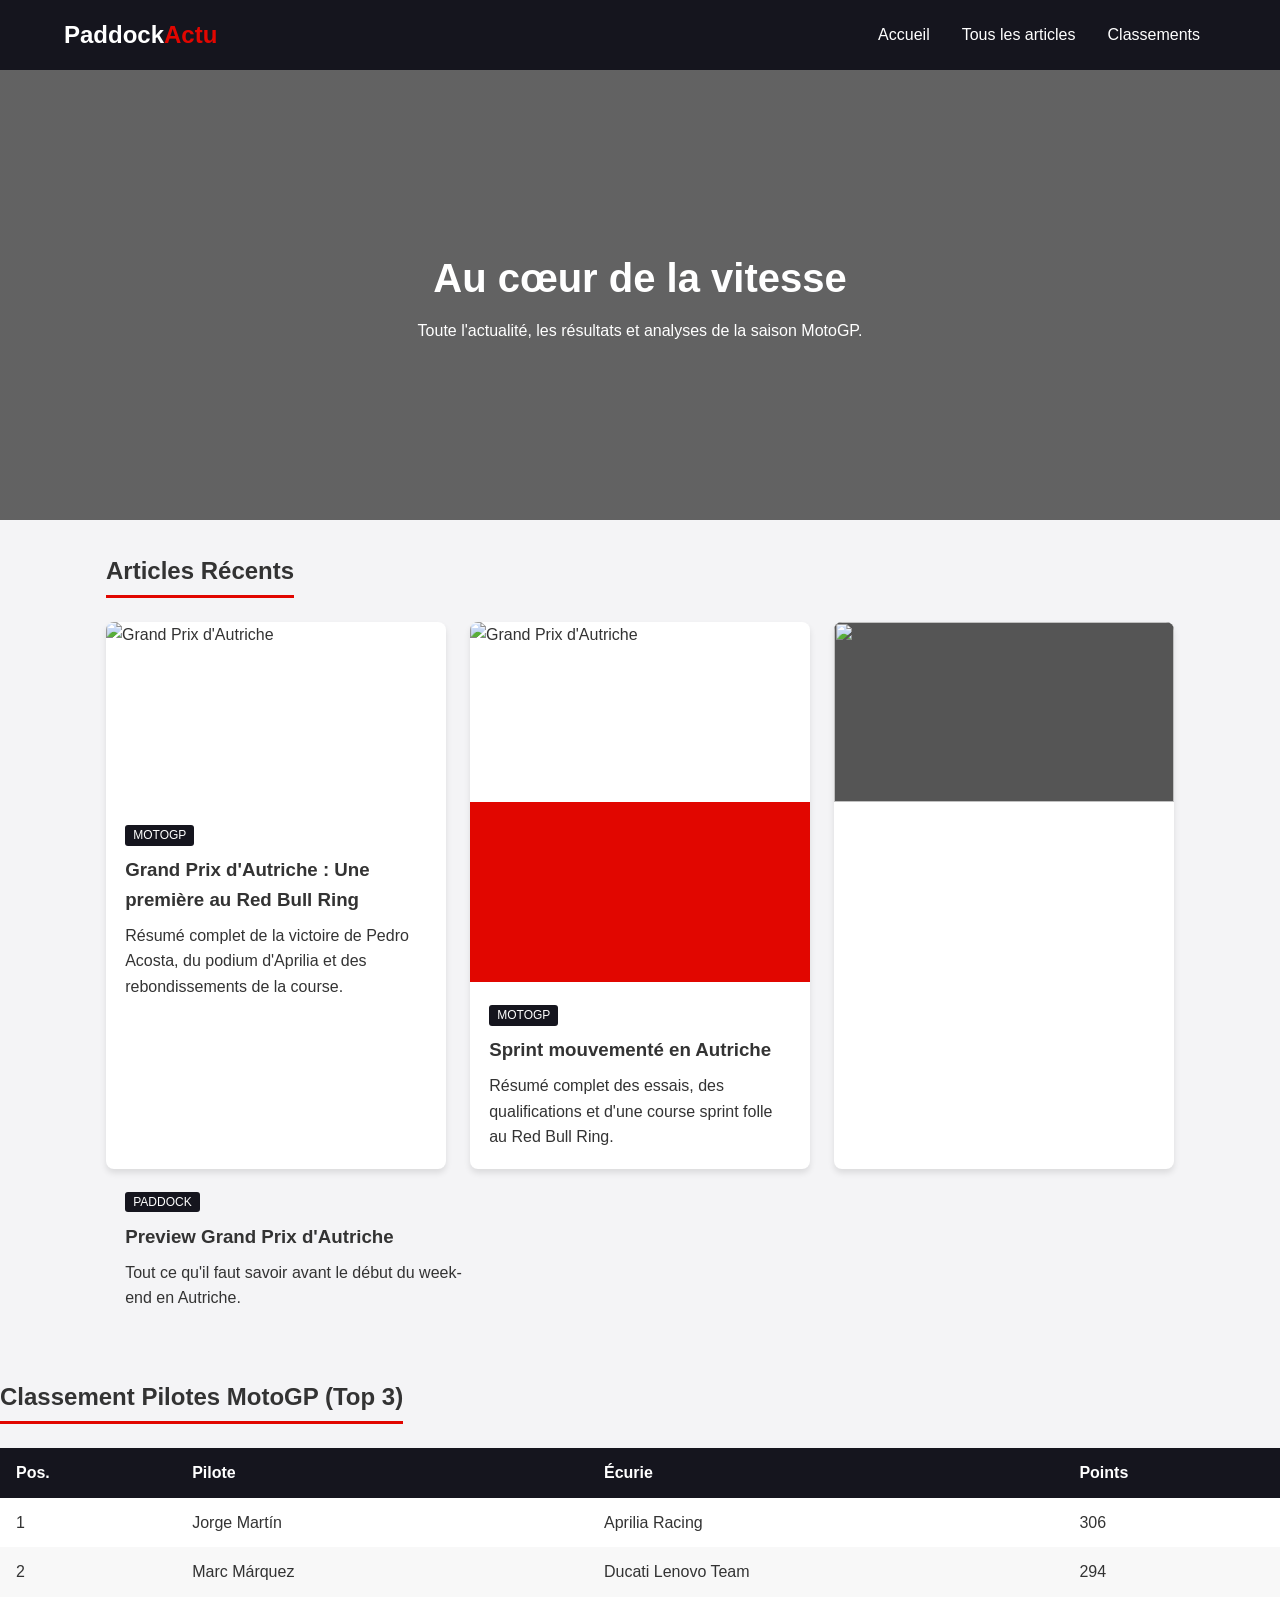
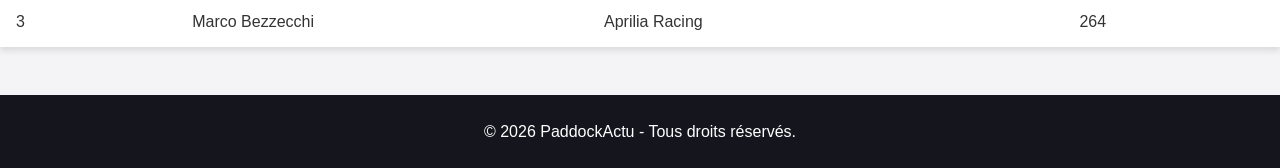
==== commit 5dcbe586: "Add images and content for Austria Grand Prix articles" ====
--- a/index.html
+++ b/index.html
@@ -92,6 +92,7 @@
 
                     <a href="articles/sprint-autriche-2026.html" class="card-link"> 
                         <article class="card">
+                             <img src="https://encrypted-tbn0.gstatic.com/images?q=tbn:ANd9GcTXxbHyvAA1umfxhvkXeu_cPuzn4RV8ikAx44Blzp3gsBaD2Up1jBXkG5o&s=10" alt="Grand Prix d'Autriche" class="card-img">
                             <div class="card-img" style="background-color: #e10600;"></div>
                             <div class="card-content">
                                 <span class="tag">MotoGP</span>
@@ -103,6 +104,7 @@
 
                     <a href="articles/preview-autriche-2026.html" class="card-link"> 
                         <article class="card">
+                            <img src="https://encrypted-tbn0.gstatic.com/images?q=tbn:ANd9GcQSmLW7wAJR3hoU89FyK867DCOjR_vRYrpxqYn8oVRfbRvy5kc7o00X6CI&s=10"
                             <div class="card-img" style="background-color: #555;"></div>
                             <div class="card-content">
                                 <span class="tag">Paddock</span>
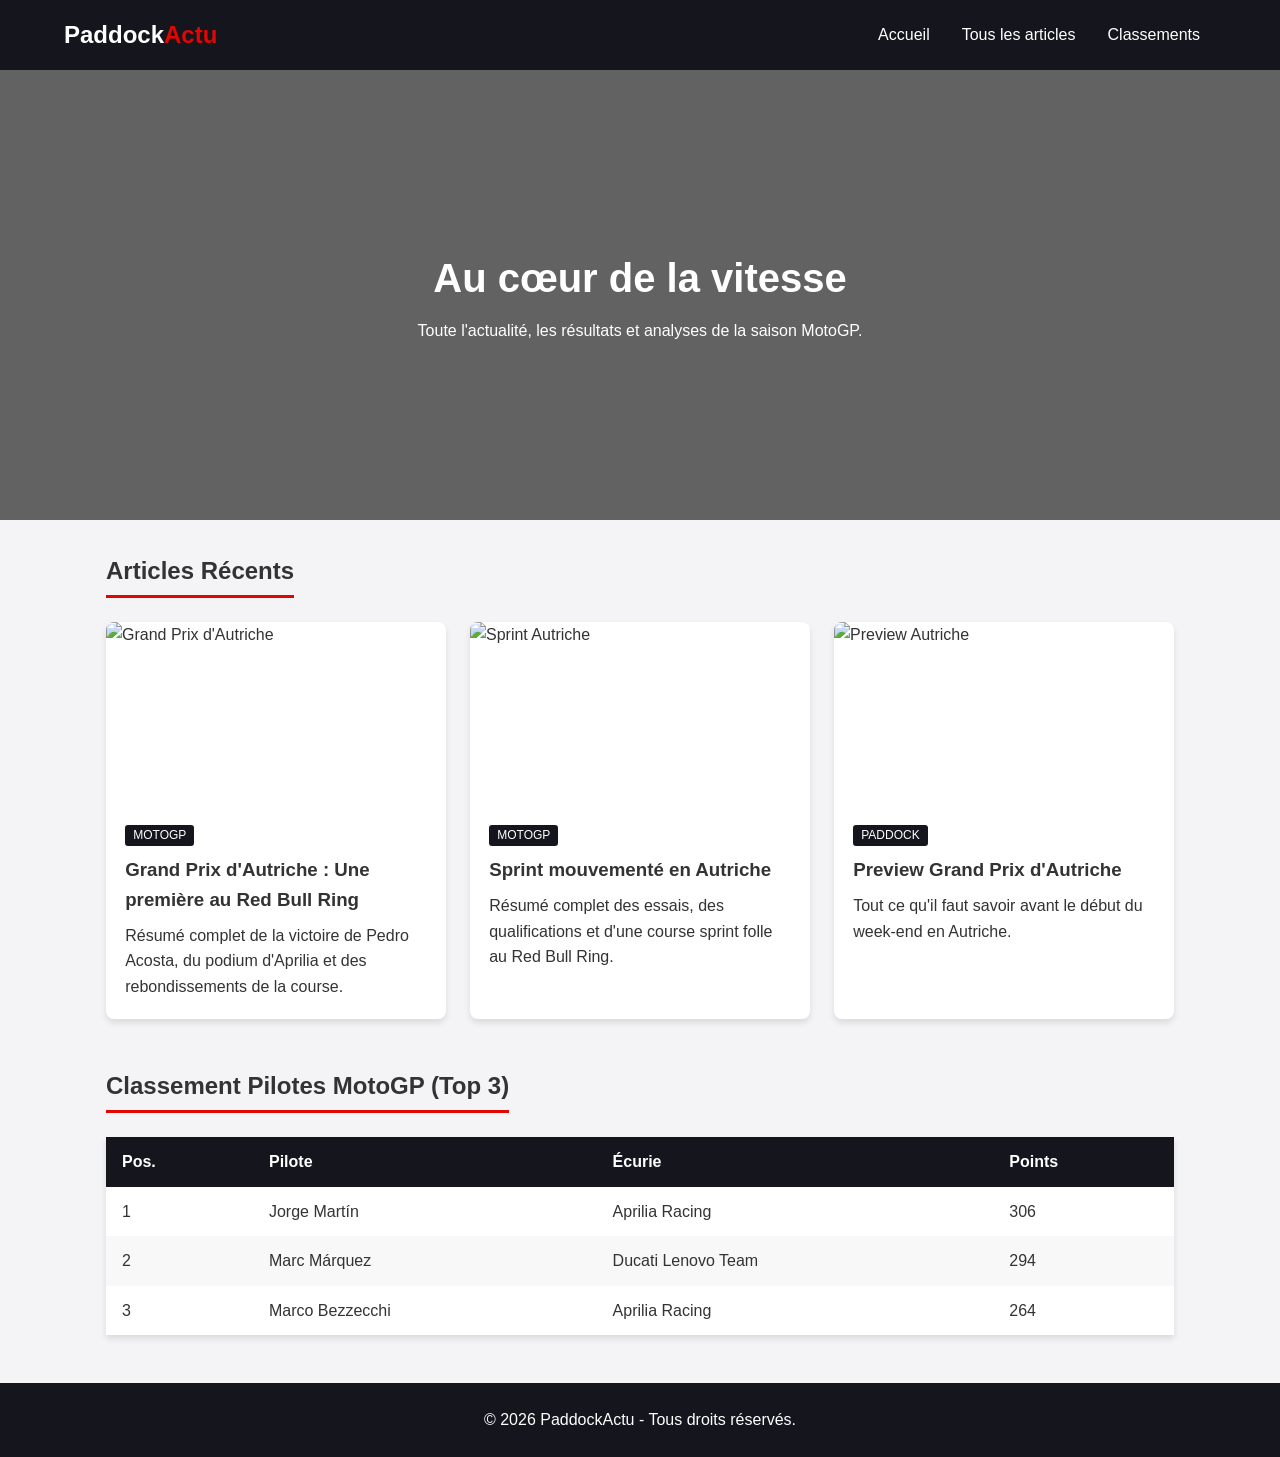
==== commit 68ae0b22: "Update image sources in index.html" ====
--- a/index.html
+++ b/index.html
@@ -10,7 +10,7 @@
 
     <meta property="og:title" content="PaddockActu - Le site 100% Paddock">
     <meta property="og:description" content="Retrouvez toutes les dernières infos du paddock MotoGP !">
-    <meta property="og:image" content="https://scontent-cdg4-1.xx.fbcdn.net/v/t1.6435-9/158108943_282848266540393_3259879887446900815_n.jpg?stp=dst-jpg_tt6&cstp=mx2048x1364&ctp=s960x960&_nc_cat=108&ccb=1-7&_nc_sid=cc71e4&_nc_ohc=nsNQAnLJ-wwQ7kNvwGILLW9&_nc_oc=AdrV3Wrv4xx7tVzXkIKzqAPtwjmcfHWJlERUrV9QAvIKwtOuXO-A28awAp1VDxW5zM6B33-BlDcWWEBAUHqm3Hi4&_nc_zt=23&_nc_ht=scontent-cdg4-1.xx&_nc_gid=60ueFojcQGhPHJoW_AsDyA&_nc_ss=7b289&oh=00_AQIs4skCFCEFCHXIVaUgiIiI_4xcx_yRRGgsHT6YNoy7vQ&oe=6AD8C1A2"> 
+    <meta property="og:image" content="https://365austria.com/wp-content/uploads/2024/09/c_PhilipPlatzer_Bulle.jpg"> 
     <meta property="og:type" content="website">
 
     <link rel="stylesheet" href="style.css">
@@ -92,8 +92,7 @@
 
                     <a href="articles/sprint-autriche-2026.html" class="card-link"> 
                         <article class="card">
-                             <img src="https://encrypted-tbn0.gstatic.com/images?q=tbn:ANd9GcTXxbHyvAA1umfxhvkXeu_cPuzn4RV8ikAx44Blzp3gsBaD2Up1jBXkG5o&s=10" alt="Grand Prix d'Autriche" class="card-img">
-                            <div class="card-img" style="background-color: #e10600;"></div>
+                            <img src="https://365austria.com/wp-content/uploads/2024/09/c_PhilipPlatzer_Bulle.jpg" alt="Sprint Autriche" class="card-img">
                             <div class="card-content">
                                 <span class="tag">MotoGP</span>
                                 <h3>Sprint mouvementé en Autriche</h3>
@@ -104,8 +103,7 @@
 
                     <a href="articles/preview-autriche-2026.html" class="card-link"> 
                         <article class="card">
-                            <img src="https://encrypted-tbn0.gstatic.com/images?q=tbn:ANd9GcQSmLW7wAJR3hoU89FyK867DCOjR_vRYrpxqYn8oVRfbRvy5kc7o00X6CI&s=10"
-                            <div class="card-img" style="background-color: #555;"></div>
+                            <img src="https://365austria.com/wp-content/uploads/2024/09/c_PhilipPlatzer_Bulle.jpg" alt="Preview Autriche" class="card-img">
                             <div class="card-content">
                                 <span class="tag">Paddock</span>
                                 <h3>Preview Grand Prix d'Autriche</h3>
@@ -178,7 +176,7 @@
 
             <a href="articles/sprint-autriche-2026.html" class="card-link" data-tag="motogp"> 
                 <article class="card">
-                    <div class="card-img" style="background-color: #e10600;"></div>
+                    <img src="https://365austria.com/wp-content/uploads/2024/09/c_PhilipPlatzer_Bulle.jpg" alt="Sprint Autriche" class="card-img">
                     <div class="card-content">
                         <span class="tag">MotoGP</span>
                         <h3>Sprint mouvementé en Autriche</h3>
@@ -189,7 +187,7 @@
 
             <a href="articles/preview-autriche-2026.html" class="card-link" data-tag="paddock"> 
                 <article class="card">
-                    <div class="card-img" style="background-color: #555;"></div>
+                    <img src="https://365austria.com/wp-content/uploads/2024/09/c_PhilipPlatzer_Bulle.jpg" alt="Preview Autriche" class="card-img">
                     <div class="card-content">
                         <span class="tag">Paddock</span>
                         <h3>Preview Grand Prix d'Autriche</h3>
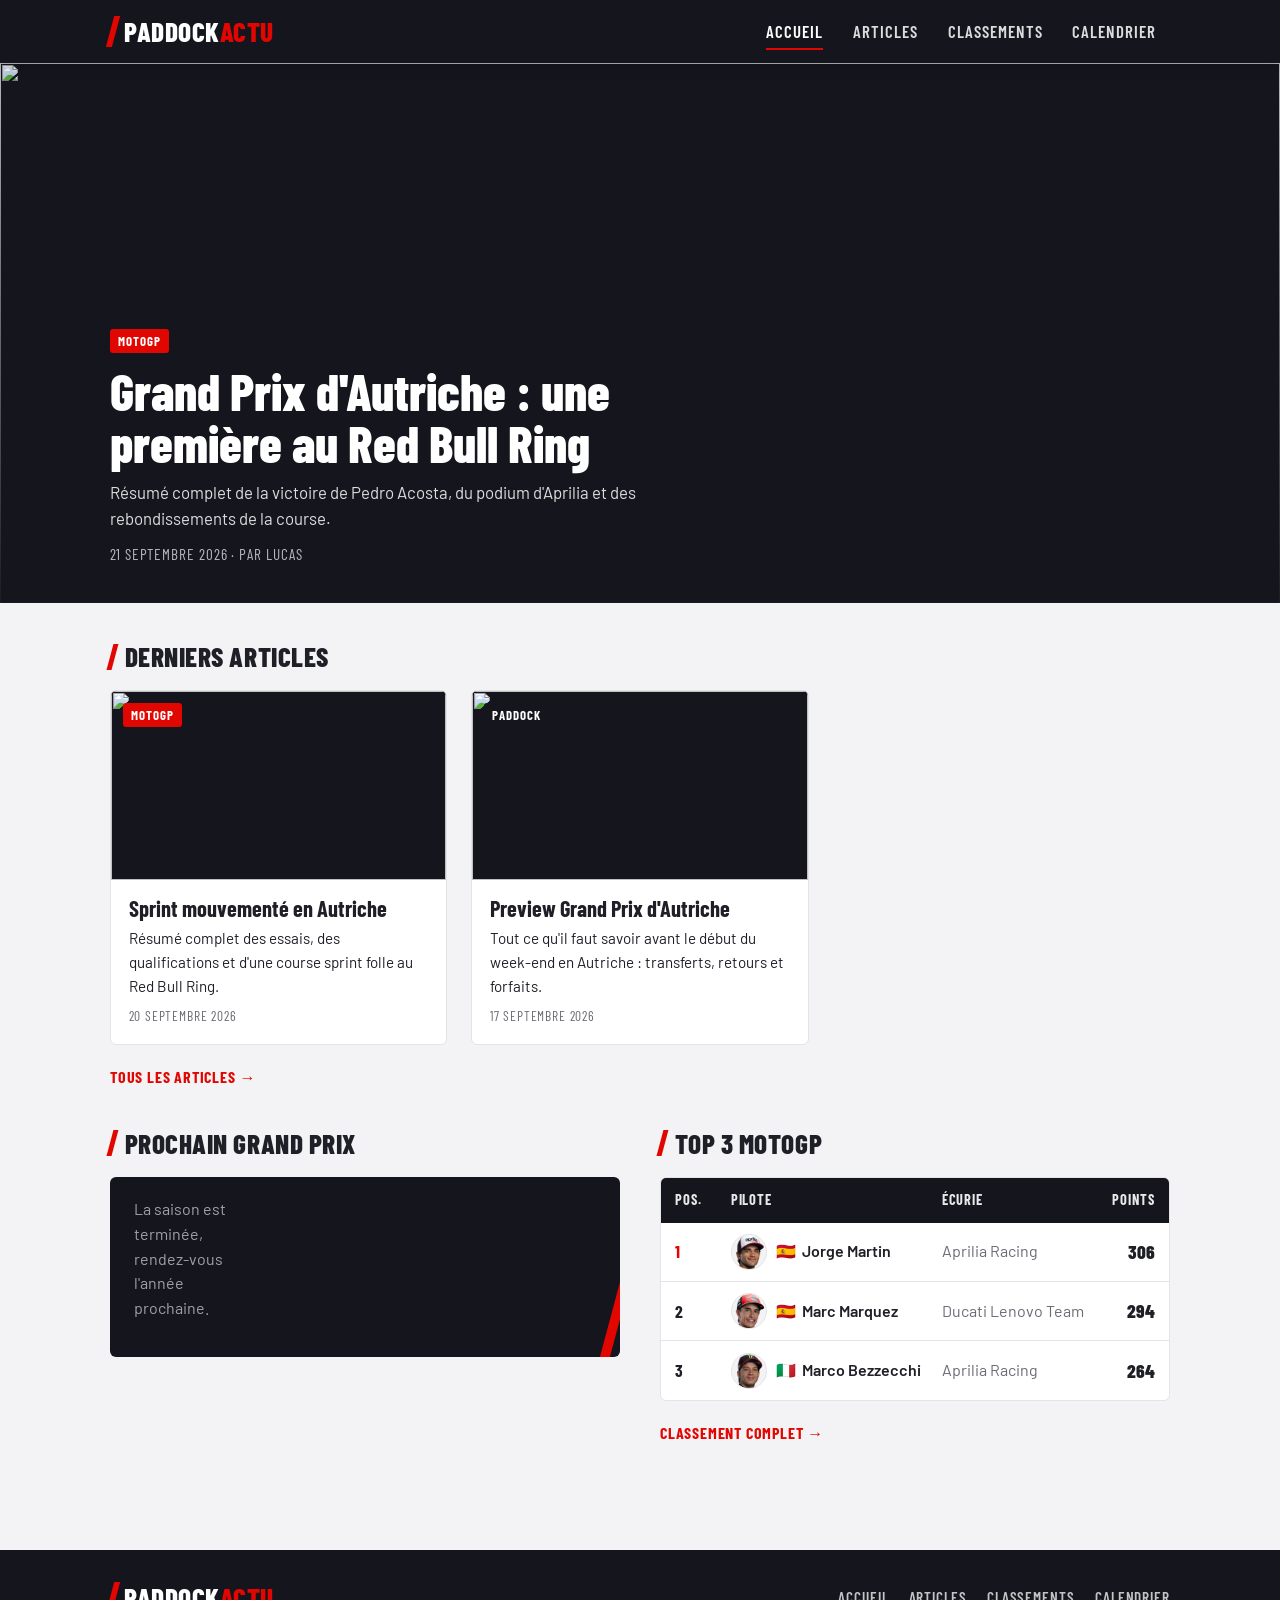
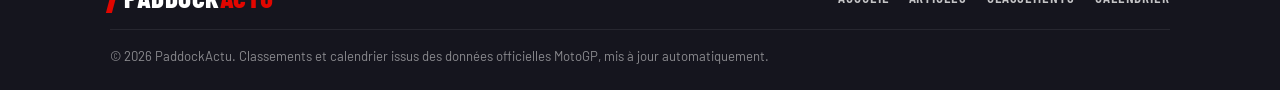
==== commit 396cd0e2: "Refonte du site Corrections - le CSS des pages article masquait la navigation du site - classements " ====
--- a/index.html
+++ b/index.html
@@ -3,389 +3,241 @@
 
 <head>
     <meta charset="UTF-8">
-    <meta name="viewport" content="width=device-width, initial-scale=1.0">
+    <meta name="viewport" content="width=device-width, initial-scale=1.0, viewport-fit=cover">
     <title>PaddockActu - Le site 100% Paddock</title>
 
     <meta name="description" content="Toute l'actualité MotoGP, les analyses des Grands Prix, les classements et les coulisses du paddock en direct.">
+    <meta name="theme-color" content="#15151e">
 
     <meta property="og:title" content="PaddockActu - Le site 100% Paddock">
     <meta property="og:description" content="Retrouvez toutes les dernières infos du paddock MotoGP !">
-    <meta property="og:image" content="https://365austria.com/wp-content/uploads/2024/09/c_PhilipPlatzer_Bulle.jpg"> 
+    <meta property="og:image" content="https://365austria.com/wp-content/uploads/2024/09/c_PhilipPlatzer_Bulle.jpg">
     <meta property="og:type" content="website">
 
+    <link rel="icon" href="favicon.svg" type="image/svg+xml">
+    <link rel="preconnect" href="https://fonts.googleapis.com">
+    <link rel="preconnect" href="https://fonts.gstatic.com" crossorigin>
+    <link href="https://fonts.googleapis.com/css2?family=Barlow+Condensed:wght@600;700;800&family=Barlow:wght@400;500;600;700&display=swap" rel="stylesheet">
     <link rel="stylesheet" href="style.css">
-
-    <style>
-        .filter-tags {
-            display: flex;
-            gap: 10px;
-            margin-bottom: 25px;
-            flex-wrap: wrap;
-        }
-
-        .filter-btn {
-            background-color: #15151e;
-            color: #fff;
-            border: 2px solid transparent;
-            padding: 8px 16px;
-            border-radius: 20px;
-            cursor: pointer;
-            font-size: 0.9rem;
-            font-weight: 600;
-            transition: all 0.3s ease;
-        }
-
-        .filter-btn:hover {
-            background-color: #e10600;
-        }
-
-        .filter-btn.active {
-            background-color: #e10600;
-            border-color: #ffffff;
-        }
-
-        .card-img {
-            width: 100%;
-            height: 180px;
-            object-fit: cover;
-            display: block;
-        }
-    </style>
 </head>
 
 <body>
 
-    <header>
-        <div class="logo" onclick="afficherPage('page-accueil')">Paddock<span>Actu</span></div>
-        <nav>
-            <ul>
-                <li><a href="#accueil" onclick="afficherPage('page-accueil')">Accueil</a></li>
-                <li><a href="#tous-les-articles" onclick="afficherPage('page-catalogue')">Tous les articles</a></li>
-                <li><a href="#classements" onclick="afficherPage('page-classements')">Classements</a></li>
-            </ul>
-        </nav>
+    <header class="site-header">
+        <div class="container">
+            <a href="#accueil" class="logo">Paddock<span>Actu</span></a>
+            <nav class="site-nav" aria-label="Navigation principale">
+                <ul>
+                    <li><a href="#accueil">Accueil</a></li>
+                    <li><a href="#tous-les-articles">Articles</a></li>
+                    <li><a href="#classements">Classements</a></li>
+                    <li><a href="#calendrier">Calendrier</a></li>
+                </ul>
+            </nav>
+        </div>
     </header>
 
-    <div id="page-accueil">
-        <section id="accueil" class="hero">
-            <div class="hero-text">
-                <h1>Au cœur de la vitesse</h1>
-                <p>Toute l'actualité, les résultats et analyses de la saison MotoGP.</p>
+    <div id="page-accueil" class="page">
+        <section class="hero" id="hero" aria-label="À la une"></section>
+
+        <main>
+            <section class="page-section">
+                <div class="container">
+                    <h2 class="section-title">Derniers articles</h2>
+                    <div class="news-grid" id="home-articles"></div>
+                    <p class="section-more"><a href="#tous-les-articles">Tous les articles &rarr;</a></p>
+                </div>
+            </section>
+
+            <section class="page-section">
+                <div class="container home-grid">
+                    <div>
+                        <h2 class="section-title">Prochain Grand Prix</h2>
+                        <div id="next-gp" class="next-gp">
+                            <p class="muted">Chargement du calendrier…</p>
+                        </div>
+                    </div>
+
+                    <div>
+                        <h2 class="section-title">Top 3 MotoGP</h2>
+                        <div class="table-card">
+                            <table id="table-home-motogp" class="standings">
+                                <thead>
+                                    <tr>
+                                        <th>Pos.</th>
+                                        <th>Pilote</th>
+                                        <th class="team hide-sm">Écurie</th>
+                                        <th class="num">Points</th>
+                                    </tr>
+                                </thead>
+                                <tbody>
+                                    <tr><td colspan="4" class="muted">Chargement…</td></tr>
+                                </tbody>
+                            </table>
+                        </div>
+                        <p class="section-more"><a href="#classements">Classement complet &rarr;</a></p>
+                    </div>
+                </div>
+            </section>
+        </main>
+    </div>
+
+    <div id="page-catalogue" class="page hidden">
+        <section class="page-section">
+            <div class="container">
+                <h2 class="section-title">Tous les articles</h2>
+
+                <div class="filter-tags" id="article-filters">
+                    <button class="filter-btn active" data-filter="tous">Tous</button>
+                    <button class="filter-btn" data-filter="motogp">MotoGP</button>
+                    <button class="filter-btn" data-filter="moto2">Moto2</button>
+                    <button class="filter-btn" data-filter="moto3">Moto3</button>
+                    <button class="filter-btn" data-filter="paddock">Paddock</button>
+                </div>
+
+                <div class="news-grid" id="all-articles"></div>
+                <p id="no-articles" class="muted hidden">Aucun article dans cette catégorie pour le moment.</p>
             </div>
         </section>
-
-        <main class="container">
-            <section id="actus" class="news-section">
-                <h2>Articles Récents</h2>
-                <div class="news-grid">
-
-                    <a href="articles/gp-autriche-2026.html" class="card-link"> 
-                        <article class="card">
-                            <img src="https://365austria.com/wp-content/uploads/2024/09/c_PhilipPlatzer_Bulle.jpg" alt="Grand Prix d'Autriche" class="card-img">
-                            <div class="card-content">
-                                <span class="tag">MotoGP</span>
-                                <h3>Grand Prix d'Autriche : Une première au Red Bull Ring</h3>
-                                <p>Résumé complet de la victoire de Pedro Acosta, du podium d'Aprilia et des rebondissements de la course.</p>
+    </div>
+
+    <div id="page-classements" class="page hidden">
+        <section class="page-section">
+            <div class="container">
+                <h2 class="section-title">Classements pilotes</h2>
+
+                <div class="standings-toolbar">
+                    <div class="filter-tags" id="standings-tabs" role="tablist">
+                        <button class="filter-btn active" data-cat="motogp">MotoGP</button>
+                        <button class="filter-btn" data-cat="moto2">Moto2</button>
+                        <button class="filter-btn" data-cat="moto3">Moto3</button>
+                    </div>
+                    <span id="standings-context" class="muted"></span>
+                </div>
+
+                <div id="standings-panels">
+                    <div class="standings-panel" data-cat="motogp">
+                        <div class="podium" id="podium-motogp"></div>
+                        <div class="stat-row" id="stats-motogp"></div>
+                        <div class="table-card">
+                            <div class="table-wrap">
+                                <table id="table-motogp" class="standings standings-full">
+                                    <thead>
+                                        <tr>
+                                            <th>Pos.</th>
+                                            <th class="hide-sm">N°</th>
+                                            <th>Pilote</th>
+                                            <th class="team hide-sm">Écurie</th>
+                                            <th class="hide-md">Constructeur</th>
+                                            <th class="hide-sm">Forme</th>
+                                            <th class="num hide-sm">Vict.</th>
+                                            <th class="num hide-sm">Podiums</th>
+                                            <th class="num hide-sm">Écart</th>
+                                            <th class="num">Points</th>
+                                        </tr>
+                                    </thead>
+                                    <tbody>
+                                        <tr><td colspan="10" class="muted">Chargement…</td></tr>
+                                    </tbody>
+                                </table>
                             </div>
-                        </article>
-                    </a>
-
-                    <a href="articles/sprint-autriche-2026.html" class="card-link"> 
-                        <article class="card">
-                            <img src="https://365austria.com/wp-content/uploads/2024/09/c_PhilipPlatzer_Bulle.jpg" alt="Sprint Autriche" class="card-img">
-                            <div class="card-content">
-                                <span class="tag">MotoGP</span>
-                                <h3>Sprint mouvementé en Autriche</h3>
-                                <p>Résumé complet des essais, des qualifications et d'une course sprint folle au Red Bull Ring.</p>
+                        </div>
+                    </div>
+                    <div class="standings-panel hidden" data-cat="moto2">
+                        <div class="podium" id="podium-moto2"></div>
+                        <div class="stat-row" id="stats-moto2"></div>
+                        <div class="table-card">
+                            <div class="table-wrap">
+                                <table id="table-moto2" class="standings standings-full">
+                                    <thead>
+                                        <tr>
+                                            <th>Pos.</th>
+                                            <th class="hide-sm">N°</th>
+                                            <th>Pilote</th>
+                                            <th class="team hide-sm">Écurie</th>
+                                            <th class="hide-md">Constructeur</th>
+                                            <th class="hide-sm">Forme</th>
+                                            <th class="num hide-sm">Vict.</th>
+                                            <th class="num hide-sm">Podiums</th>
+                                            <th class="num hide-sm">Écart</th>
+                                            <th class="num">Points</th>
+                                        </tr>
+                                    </thead>
+                                    <tbody>
+                                        <tr><td colspan="10" class="muted">Chargement…</td></tr>
+                                    </tbody>
+                                </table>
                             </div>
-                        </article>
-                    </a>
-
-                    <a href="articles/preview-autriche-2026.html" class="card-link"> 
-                        <article class="card">
-                            <img src="https://365austria.com/wp-content/uploads/2024/09/c_PhilipPlatzer_Bulle.jpg" alt="Preview Autriche" class="card-img">
-                            <div class="card-content">
-                                <span class="tag">Paddock</span>
-                                <h3>Preview Grand Prix d'Autriche</h3>
-                                <p>Tout ce qu'il faut savoir avant le début du week-end en Autriche.</p>
+                        </div>
+                    </div>
+                    <div class="standings-panel hidden" data-cat="moto3">
+                        <div class="podium" id="podium-moto3"></div>
+                        <div class="stat-row" id="stats-moto3"></div>
+                        <div class="table-card">
+                            <div class="table-wrap">
+                                <table id="table-moto3" class="standings standings-full">
+                                    <thead>
+                                        <tr>
+                                            <th>Pos.</th>
+                                            <th class="hide-sm">N°</th>
+                                            <th>Pilote</th>
+                                            <th class="team hide-sm">Écurie</th>
+                                            <th class="hide-md">Constructeur</th>
+                                            <th class="hide-sm">Forme</th>
+                                            <th class="num hide-sm">Vict.</th>
+                                            <th class="num hide-sm">Podiums</th>
+                                            <th class="num hide-sm">Écart</th>
+                                            <th class="num">Points</th>
+                                        </tr>
+                                    </thead>
+                                    <tbody>
+                                        <tr><td colspan="10" class="muted">Chargement…</td></tr>
+                                    </tbody>
+                                </table>
                             </div>
-                        </article>
-                    </a>
-
-                </div>
-            </section>
-
-            <section class="standings-section">
-                <h2>Classement Pilotes MotoGP (Top 3)</h2>
-                <table id="table-home-motogp">
-                    <thead>
-                        <tr>
-                            <th>Pos.</th>
-                            <th>Pilote</th>
-                            <th>Écurie</th>
-                            <th>Points</th>
-                        </tr>
-                    </thead>
-                    <tbody>
-                        <tr>
-                            <td>1</td>
-                            <td>Jorge Martín</td>
-                            <td>Aprilia Racing</td>
-                            <td>306</td>
-                        </tr>
-                        <tr>
-                            <td>2</td>
-                            <td>Marc Márquez</td>
-                            <td>Ducati Lenovo Team</td>
-                            <td>294</td>
-                        </tr>
-                        <tr>
-                            <td>3</td>
-                            <td>Marco Bezzecchi</td>
-                            <td>Aprilia Racing</td>
-                            <td>264</td>
-                        </tr>
-                    </tbody>
-                </table>
-            </section>
-        </main>
-    </div>
-
-    <div id="page-catalogue" class="container hidden">
-        <h2>Tous les Articles</h2>
-
-        <div class="filter-tags">
-            <button class="filter-btn active" onclick="filtrerArticles('tous', this)">Tous</button>
-            <button class="filter-btn" onclick="filtrerArticles('motogp', this)">MotoGP</button>
-            <button class="filter-btn" onclick="filtrerArticles('paddock', this)">Paddock</button>
-            <button class="filter-btn" onclick="filtrerArticles('moto2', this)">Moto2</button>
-            <button class="filter-btn" onclick="filtrerArticles('moto3', this)">Moto3</button>
+                        </div>
+                    </div>
+                </div>
+
+                <p class="standings-legend muted small">Forme : positions des trois derniers Grands Prix, du plus ancien au plus récent. NC : non classé ou absent.</p>
+            </div>
+        </section>
+    </div>
+
+    <div id="page-calendrier" class="page hidden">
+        <section class="page-section">
+            <div class="container">
+                <div id="calendar-list-view">
+                    <h2 class="section-title">Calendrier <span class="year" id="calendar-year"></span></h2>
+                    <div class="stat-row stat-row-3" id="calendar-stats"></div>
+                    <ol id="calendar" class="calendar">
+                        <li class="muted">Chargement du calendrier…</li>
+                    </ol>
+                </div>
+
+                <div id="calendar-detail-view" class="hidden">
+                    <a href="#calendrier" class="back-link">&larr; Calendrier</a>
+                    <div id="gp-detail"></div>
+                </div>
+            </div>
+        </section>
+    </div>
+
+    <footer class="site-footer">
+        <div class="container">
+            <a href="#accueil" class="logo">Paddock<span>Actu</span></a>
+            <ul class="footer-links">
+                <li><a href="#accueil">Accueil</a></li>
+                <li><a href="#tous-les-articles">Articles</a></li>
+                <li><a href="#classements">Classements</a></li>
+                <li><a href="#calendrier">Calendrier</a></li>
+            </ul>
+            <p class="footer-note">&copy; 2026 PaddockActu. Classements et calendrier issus des données officielles MotoGP, mis à jour automatiquement.</p>
         </div>
-
-        <div class="news-grid">
-            <a href="articles/gp-autriche-2026.html" class="card-link" data-tag="motogp"> 
-                <article class="card">
-                    <img src="https://365austria.com/wp-content/uploads/2024/09/c_PhilipPlatzer_Bulle.jpg" alt="Grand Prix d'Autriche" class="card-img">
-                    <div class="card-content">
-                        <span class="tag">MotoGP</span>
-                        <h3>Grand Prix d'Autriche : Une course mouvementée au Red Bull Ring</h3>
-                        <p>Résumé complet de la victoire historique de Pedro Acosta, du podium d'Aprilia et des rebondissements de la course.</p>
-                    </div>
-                </article>
-            </a>
-
-            <a href="articles/sprint-autriche-2026.html" class="card-link" data-tag="motogp"> 
-                <article class="card">
-                    <img src="https://365austria.com/wp-content/uploads/2024/09/c_PhilipPlatzer_Bulle.jpg" alt="Sprint Autriche" class="card-img">
-                    <div class="card-content">
-                        <span class="tag">MotoGP</span>
-                        <h3>Sprint mouvementé en Autriche</h3>
-                        <p>Résumé complet des essais, des qualifications et d'une course sprint folle au Red Bull Ring.</p>
-                    </div>
-                </article>
-            </a>
-
-            <a href="articles/preview-autriche-2026.html" class="card-link" data-tag="paddock"> 
-                <article class="card">
-                    <img src="https://365austria.com/wp-content/uploads/2024/09/c_PhilipPlatzer_Bulle.jpg" alt="Preview Autriche" class="card-img">
-                    <div class="card-content">
-                        <span class="tag">Paddock</span>
-                        <h3>Preview Grand Prix d'Autriche</h3>
-                        <p>Tout ce qu'il faut savoir avant le début du week-end en Autriche.</p>
-                    </div>
-                </article>
-            </a>
-        </div>
-    </div>
-
-    <div id="page-classements" class="container hidden">
-        <h2>Classements Officiels</h2>
-
-        <div class="filter-container">
-            <label for="select-categorie">Catégorie :</label>
-            <select id="select-categorie" onchange="changerCategorie()">
-                <option value="motogp">MotoGP</option>
-                <option value="moto2">Moto2</option>
-                <option value="moto3">Moto3</option>
-            </select>
-        </div>
-
-        <table id="table-motogp">
-            <thead>
-                <tr>
-                    <th>Pos.</th>
-                    <th>Pilote</th>
-                    <th>Écurie</th>
-                    <th>Points</th>
-                </tr>
-            </thead>
-            <tbody>
-                <tr><td>1</td><td>Jorge Martín</td><td>Aprilia Racing</td><td>306</td></tr>
-                <tr><td>2</td><td>Marc Márquez</td><td>Ducati Lenovo Team</td><td>294</td></tr>
-                <tr><td>3</td><td>Marco Bezzecchi</td><td>Aprilia Racing</td><td>264</td></tr>
-                <tr><td>4</td><td>Pedro Acosta</td><td>Red Bull KTM Factory Racing</td><td>234</td></tr>
-                <tr><td>5</td><td>Fabio Di Giannantonio</td><td>Pertamina Enduro VR46 Racing Team</td><td>230</td></tr>
-                <tr><td>6</td><td>Ai Ogura</td><td>SuperFile Trackhouse MotoGP Team</td><td>222</td></tr>
-                <tr><td>7</td><td>Raúl Fernández</td><td>SuperFile Trackhouse MotoGP Team</td><td>203</td></tr>
-                <tr><td>8</td><td>Álex Márquez</td><td>BK8 Gresini Racing MotoGP</td><td>158</td></tr>
-                <tr><td>9</td><td>Francesco Bagnaia</td><td>Ducati Lenovo Team</td><td>156</td></tr>
-                <tr><td>10</td><td>Fermín Aldeguer</td><td>BK8 Gresini Racing MotoGP</td><td>115</td></tr>
-                <tr><td>11</td><td>Luca Marini</td><td>Honda HRC Castrol</td><td>98</td></tr>
-                <tr><td>12</td><td>Enea Bastianini</td><td>Red Bull KTM Tech3</td><td>97</td></tr>
-                <tr><td>13</td><td>Brad Binder</td><td>Red Bull KTM Factory Racing</td><td>94</td></tr>
-                <tr><td>14</td><td>Diogo Moreira</td><td>Pro Honda LCR</td><td>65</td></tr>
-                <tr><td>15</td><td>Fabio Quartararo</td><td>Monster Energy Yamaha MotoGP Team</td><td>61</td></tr>
-                <tr><td>16</td><td>Franco Morbidelli</td><td>Pertamina Enduro VR46 Racing Team</td><td>56</td></tr>
-                <tr><td>17</td><td>Johann Zarco</td><td>Castrol Honda LCR</td><td>45</td></tr>
-                <tr><td>18</td><td>Joan Mir</td><td>Honda HRC Castrol</td><td>33</td></tr>
-                <tr><td>19</td><td>Jack Miller</td><td>Prima Pramac Yamaha MotoGP</td><td>28</td></tr>
-                <tr><td>20</td><td>Álex Rins</td><td>Monster Energy Yamaha MotoGP Team</td><td>24</td></tr>
-            </tbody>
-        </table>
-
-        <table id="table-moto2" class="hidden">
-            <thead>
-                <tr>
-                    <th>Pos.</th>
-                    <th>Pilote</th>
-                    <th>Écurie</th>
-                    <th>Points</th>
-                </tr>
-            </thead>
-            <tbody>
-                <tr><td>1</td><td>Manuel González</td><td>LIQUI MOLY Dynavolt Intact GP</td><td>232.5</td></tr>
-                <tr><td>2</td><td>Izan Guevara</td><td>BLU CRU Pramac Yamaha Moto2</td><td>185</td></tr>
-                <tr><td>3</td><td>Iván Ortolá</td><td>QJMOTOR - Green Power - MSI</td><td>157.5</td></tr>
-                <tr><td>4</td><td>Aron Canet</td><td>Fantic Racing</td><td>142</td></tr>
-                <tr><td>5</td><td>Celestino Vietti</td><td>Red Bull KTM Ajo</td><td>138</td></tr>
-                <tr><td>6</td><td>Diogo Moreira</td><td>Italtrans Racing Team</td><td>121</td></tr>
-                <tr><td>7</td><td>Jake Dixon</td><td>CFMoto Aspar Team</td><td>110</td></tr>
-                <tr><td>8</td><td>Joe Roberts</td><td>OnlyFans American Racing</td><td>98</td></tr>
-                <tr><td>9</td><td>Alonso López</td><td>Sync SpeedUp</td><td>95</td></tr>
-                <tr><td>10</td><td>Tony Arbolino</td><td>Elf Marc VDS Racing Team</td><td>88</td></tr>
-            </tbody>
-        </table>
-
-        <table id="table-moto3" class="hidden">
-            <thead>
-                <tr>
-                    <th>Pos.</th>
-                    <th>Pilote</th>
-                    <th>Écurie</th>
-                    <th>Points</th>
-                </tr>
-            </thead>
-            <tbody>
-                <tr><td>1</td><td>Máximo Quiles</td><td>CFMoto Gaviota Aspar Team</td><td>281</td></tr>
-                <tr><td>2</td><td>David Almansa</td><td>Liqui Moly Dynavolt Intact GP</td><td>174</td></tr>
-                <tr><td>3</td><td>Álvaro Carpe</td><td>Red Bull KTM Ajo</td><td>159</td></tr>
-                <tr><td>4</td><td>Angel Piqueras</td><td>Leopard Racing</td><td>145</td></tr>
-                <tr><td>5</td><td>David Alonso</td><td>CFMoto Gaviota Aspar Team</td><td>132</td></tr>
-                <tr><td>6</td><td>Collin Veijer</td><td>Husqvarna Intact GP</td><td>120</td></tr>
-                <tr><td>7</td><td>Daniel Holgado</td><td>Red Bull KTM Tech3</td><td>112</td></tr>
-                <tr><td>8</td><td>Ivan Ortolá</td><td>MT Helmets - MSI</td><td>99</td></tr>
-                <tr><td>9</td><td>Jose Antonio Rueda</td><td>Red Bull KTM Ajo</td><td>85</td></tr>
-                <tr><td>10</td><td>Ryusei Yamanaka</td><td>MT Helmets - MSI</td><td>74</td></tr>
-            </tbody>
-        </table>
-    </div>
-
-    <footer>
-        <p>&copy; 2026 PaddockActu - Tous droits réservés.</p>
     </footer>
 
-    <script>
-        function masquerToutesLesPages() {
-            document.getElementById('page-accueil').classList.add('hidden');
-            document.getElementById('page-catalogue').classList.add('hidden');
-            document.getElementById('page-classements').classList.add('hidden');
-        }
-
-        function afficherPage(idPage) {
-            masquerToutesLesPages();
-            document.getElementById(idPage).classList.remove('hidden');
-            window.scrollTo(0, 0);
-        }
-
-        function changerCategorie() {
-            const choix = document.getElementById('select-categorie').value;
-            document.getElementById('table-motogp').classList.add('hidden');
-            document.getElementById('table-moto2').classList.add('hidden');
-            document.getElementById('table-moto3').classList.add('hidden');
-
-            document.getElementById('table-' + choix).classList.remove('hidden');
-        }
-
-        function filtrerArticles(tag, boutonClique) {
-            const boutons = document.querySelectorAll('.filter-btn');
-            boutons.forEach(btn => btn.classList.remove('active'));
-            boutonClique.classList.add('active');
-
-            const articles = document.querySelectorAll('#page-catalogue .card-link');
-
-            articles.forEach(article => {
-                const articleTag = article.getAttribute('data-tag');
-                if (tag === 'tous' || articleTag === tag) {
-                    article.style.display = 'block';
-                } else {
-                    article.style.display = 'none';
-                }
-            });
-        }
-
-        async function chargerClassement(categorie) {
-            const tbody = document.querySelector(`#table-${categorie} tbody`);
-            if (!tbody) return;
-
-            const seasonUuid = "e3358f63-ee54-4667-9c9b-0dd8fdd83deb";
-
-            try {
-                const response = await fetch(`data/${categorie}.json?seasonUuid=${seasonUuid}&v=${new Date().getTime()}`);
-                if (!response.ok) return;
-                const data = await response.json();
-
-                if (!data || !data.classification || data.classification.length === 0) return;
-
-                tbody.innerHTML = "";
-
-                data.classification.forEach(item => {
-                    const tr = document.createElement("tr");
-                    tr.innerHTML = `
-                        <td>${item.position || ''}</td>
-                        <td>${item.rider ? item.rider.full_name : ''}</td>
-                        <td>${item.team ? item.team.name : ''}</td>
-                        <td>${item.points || 0}</td>
-                    `;
-                    tbody.appendChild(tr);
-                });
-
-                if (categorie === 'motogp') {
-                    const homeTbody = document.querySelector('#table-home-motogp tbody');
-                    if (homeTbody && data.classification.length >= 3) {
-                        homeTbody.innerHTML = "";
-                        data.classification.slice(0, 3).forEach(item => {
-                            const tr = document.createElement("tr");
-                            tr.innerHTML = `
-                                <td>${item.position || ''}</td>
-                                <td>${item.rider ? item.rider.full_name : ''}</td>
-                                <td>${item.team ? item.team.name : ''}</td>
-                                <td>${item.points || 0}</td>
-                            `;
-                            homeTbody.appendChild(tr);
-                        });
-                    }
-                }
-            } catch (e) {
-                console.log("Erreur de chargement des classements.");
-            }
-        }
-
-        document.addEventListener("DOMContentLoaded", () => {
-            chargerClassement("motogp");
-            chargerClassement("moto2");
-            chargerClassement("moto3");
-        });
-    </script>
+    <script src="js/articles.js"></script>
+    <script src="js/app.js"></script>
 
 </body>
 </html>
--- a/style.css
+++ b/style.css
@@ -1,259 +1,1287 @@
+/* PaddockActu : charte rouge / noir, typographie condensée façon presse sportive. */
+
 :root {
-    --primary-color: #e10600;
-    --dark-color: #15151e;
-    --light-color: #f4f4f6;
-    --text-color: #333;
+    --red: #e10600;
+    --red-dark: #b80500;
+    --ink: #15151e;
+    --ink-soft: #23232e;
+    --bg: #f3f3f5;
+    --surface: #ffffff;
+    --text: #1f1f27;
+    --muted: #6b6b76;
+    --line: #e3e3e8;
+    --radius: 6px;
+    --font-display: 'Barlow Condensed', 'Arial Narrow', 'Segoe UI', sans-serif;
+    --font-body: 'Barlow', 'Segoe UI', system-ui, sans-serif;
+    --container: 1100px;
 }
 
 * {
     margin: 0;
     padding: 0;
     box-sizing: border-box;
-    font-family: 'Segoe UI', Tahoma, Geneva, Verdana, sans-serif;
+}
+
+html {
+    -webkit-text-size-adjust: 100%;
+    scroll-behavior: smooth;
 }
 
 body {
-    background-color: var(--light-color);
-    color: var(--text-color);
-    line-height: 1.6;
-}
-
-header {
-    background-color: var(--dark-color);
-    color: white;
+    font-family: var(--font-body);
+    background-color: var(--bg);
+    color: var(--text);
+    line-height: 1.55;
+    -webkit-font-smoothing: antialiased;
+}
+
+img {
+    max-width: 100%;
+    display: block;
+}
+
+a {
+    color: var(--red);
+}
+
+button {
+    font: inherit;
+    color: inherit;
+}
+
+.muted { color: var(--muted); }
+.small { font-size: 0.85rem; }
+.hidden { display: none !important; }
+
+.container {
+    max-width: var(--container);
+    margin: 0 auto;
+    padding: 0 1.25rem;
+}
+
+/* ---------- En-tête ---------- */
+
+.site-header {
+    background-color: var(--ink);
+    color: #fff;
+    position: sticky;
+    top: 0;
+    z-index: 100;
+    box-shadow: 0 1px 0 rgba(255, 255, 255, 0.06), 0 2px 12px rgba(0, 0, 0, 0.25);
+}
+
+.site-header .container {
     display: flex;
+    align-items: center;
     justify-content: space-between;
+    gap: 1rem;
+    min-height: 60px;
+}
+
+.logo {
+    display: inline-flex;
     align-items: center;
-    padding: 1rem 5%;
-    position: fixed;
-    top: 0;
-    left: 0;
-    width: 100%;
-    z-index: 100;
-}
-
-body {
-    padding-top: 70px;
-}
-
-.logo {
-    font-size: 1.5rem;
-    font-weight: bold;
+    font-family: var(--font-display);
+    font-weight: 800;
+    font-size: 1.7rem;
+    letter-spacing: 0.02em;
+    text-transform: uppercase;
+    color: #fff;
     text-decoration: none;
-    color: white;
-    cursor: pointer;
+    white-space: nowrap;
+    line-height: 1;
+}
+
+.logo::before {
+    content: '';
+    width: 6px;
+    height: 1.15em;
+    margin-right: 0.5rem;
+    background-color: var(--red);
+    transform: skewX(-15deg);
 }
 
 .logo span {
-    color: var(--primary-color);
-}
-
-nav ul {
+    color: var(--red);
+}
+
+.site-nav ul {
     display: flex;
     list-style: none;
-}
-
-nav ul li a {
-    color: white;
+    gap: 0.15rem;
+}
+
+.site-nav a {
+    display: block;
+    padding: 1.15rem 0.85rem;
+    font-family: var(--font-display);
+    font-weight: 600;
+    font-size: 1.05rem;
+    letter-spacing: 0.06em;
+    text-transform: uppercase;
+    color: rgba(255, 255, 255, 0.85);
     text-decoration: none;
-    padding: 0.5rem 1rem;
-    transition: color 0.3s;
-}
-
-nav ul li a:hover {
-    color: var(--primary-color);
-}
-
-.hero {
-    background: linear-gradient(rgba(0, 0, 0, 0.6), rgba(0, 0, 0, 0.6)), url('https://encrypted-tbn0.gstatic.com/images?q=tbn:ANd9GcTFlH_iRfn1OSp5dLkPQ0yYdzSbGnXxXX__iV1APEsw7ySgOEFuQ7D9PdgC&s=10') no-repeat center 25%;
-    background-size: cover;
-    height: 50vh;
+    position: relative;
+    transition: color 0.15s;
+}
+
+.site-nav a::after {
+    content: '';
+    position: absolute;
+    left: 0.85rem;
+    right: 0.85rem;
+    bottom: 0.8rem;
+    height: 2px;
+    background-color: var(--red);
+    transform: scaleX(0);
+    transition: transform 0.15s;
+}
+
+.site-nav a:hover,
+.site-nav a.active {
+    color: #fff;
+}
+
+.site-nav a.active::after {
+    transform: scaleX(1);
+}
+
+/* ---------- Titres de section ---------- */
+
+.section-title {
     display: flex;
     align-items: center;
-    justify-content: center;
-    text-align: center;
-    color: white;
-}
-
-.hero h1 {
-    font-size: 2.5rem;
-    margin-bottom: 0.5rem;
-}
-
-.btn {
+    gap: 0.6rem;
+    font-family: var(--font-display);
+    font-weight: 800;
+    font-size: 1.7rem;
+    line-height: 1;
+    letter-spacing: 0.02em;
+    text-transform: uppercase;
+    margin-bottom: 1.25rem;
+}
+
+.section-title::before {
+    content: '';
+    width: 5px;
+    height: 0.95em;
+    background-color: var(--red);
+    transform: skewX(-15deg);
+}
+
+.section-title .year {
+    color: var(--muted);
+    font-weight: 600;
+}
+
+.section-more {
+    margin-top: 1.25rem;
+}
+
+.section-more a {
+    font-family: var(--font-display);
+    font-weight: 700;
+    font-size: 1rem;
+    letter-spacing: 0.05em;
+    text-transform: uppercase;
+    text-decoration: none;
+}
+
+.section-more a:hover {
+    text-decoration: underline;
+}
+
+/* ---------- Étiquettes de catégorie ---------- */
+
+.tag {
     display: inline-block;
-    background-color: var(--primary-color);
-    color: white;
-    padding: 0.75rem 1.5rem;
+    font-family: var(--font-display);
+    font-weight: 700;
+    font-size: 0.8rem;
+    letter-spacing: 0.08em;
+    text-transform: uppercase;
+    line-height: 1;
+    padding: 0.35rem 0.5rem;
+    border-radius: 3px;
+    background-color: var(--ink);
+    color: #fff;
+}
+
+.tag-motogp { background-color: var(--red); }
+.tag-moto2 { background-color: #1f4ea1; }
+.tag-moto3 { background-color: #0f7b4f; }
+
+/* ---------- À la une ---------- */
+
+.hero {
+    position: relative;
+    background-color: var(--ink);
+    color: #fff;
+    height: clamp(360px, 44vw, 540px);
+    overflow: hidden;
+}
+
+.hero-link {
+    display: block;
+    height: 100%;
+    color: inherit;
     text-decoration: none;
-    border-radius: 4px;
-    margin-top: 1rem;
-    font-weight: bold;
-}
-
-.container {
-    max-width: 1100px;
-    margin: 2rem auto;
-    padding: 0 1rem;
-}
-
-.news-section, .standings-section {
-    margin-bottom: 3rem;
-}
-
-h2 {
-    border-bottom: 3px solid var(--primary-color);
-    display: inline-block;
-    padding-bottom: 0.3rem;
-    margin-bottom: 1.5rem;
-}
+}
+
+.hero-img {
+    position: absolute;
+    inset: 0;
+    width: 100%;
+    height: 100%;
+    object-fit: cover;
+    object-position: center 30%;
+    transition: transform 0.6s;
+}
+
+.hero-link:hover .hero-img {
+    transform: scale(1.03);
+}
+
+.hero-shade {
+    position: absolute;
+    inset: 0;
+    background: linear-gradient(to top, rgba(21, 21, 30, 0.96) 0%, rgba(21, 21, 30, 0.55) 45%, rgba(21, 21, 30, 0.05) 100%);
+}
+
+.hero-body {
+    position: absolute;
+    left: 0;
+    right: 0;
+    bottom: 0;
+    padding-bottom: 2.25rem;
+}
+
+.hero-body .tag {
+    margin-bottom: 0.75rem;
+}
+
+.hero-title {
+    font-family: var(--font-display);
+    font-weight: 800;
+    font-size: clamp(1.9rem, 4vw, 3.2rem);
+    line-height: 1.02;
+    max-width: 24ch;
+    margin-bottom: 0.6rem;
+}
+
+.hero-excerpt {
+    max-width: 60ch;
+    font-size: 1.05rem;
+    color: rgba(255, 255, 255, 0.85);
+    margin-bottom: 0.75rem;
+}
+
+.hero-meta {
+    font-family: var(--font-display);
+    font-size: 0.95rem;
+    letter-spacing: 0.06em;
+    text-transform: uppercase;
+    color: rgba(255, 255, 255, 0.7);
+}
+
+/* ---------- Mise en page accueil ---------- */
+
+.page-section {
+    padding: 2.5rem 0 0;
+}
+
+.page-section:last-child {
+    padding-bottom: 3rem;
+}
+
+.home-grid {
+    display: grid;
+    grid-template-columns: 1fr 1fr;
+    gap: 2.5rem;
+    align-items: start;
+}
+
+/* ---------- Cartes d'articles ---------- */
 
 .news-grid {
     display: grid;
-    grid-template-columns: repeat(auto-fit, minmax(300px, 1fr));
+    grid-template-columns: repeat(auto-fill, minmax(290px, 1fr));
     gap: 1.5rem;
 }
 
 .card-link {
+    display: block;
+    color: inherit;
     text-decoration: none;
-    color: inherit;
-    display: block;
+    height: 100%;
+}
+
+.card {
+    background-color: var(--surface);
+    border: 1px solid var(--line);
+    border-radius: var(--radius);
+    overflow: hidden;
+    height: 100%;
+    display: flex;
+    flex-direction: column;
+    transition: transform 0.2s, box-shadow 0.2s;
+}
+
+.card-link:hover .card {
+    transform: translateY(-3px);
+    box-shadow: 0 12px 28px rgba(21, 21, 30, 0.12);
+}
+
+.card-media {
+    position: relative;
+    aspect-ratio: 16 / 9;
+    background-color: var(--ink);
+    overflow: hidden;
+}
+
+.card-media img {
     width: 100%;
-    max-width: 400px;
+    height: 100%;
+    object-fit: cover;
+    transition: transform 0.5s;
+}
+
+.card-link:hover .card-media img {
+    transform: scale(1.04);
+}
+
+.card-media .tag {
+    position: absolute;
+    top: 0.75rem;
+    left: 0.75rem;
+}
+
+.card-content {
+    padding: 1rem 1.1rem 1.1rem;
+    display: flex;
+    flex-direction: column;
+    gap: 0.45rem;
+    flex: 1;
+}
+
+.card-content h3 {
+    font-family: var(--font-display);
+    font-weight: 700;
+    font-size: 1.4rem;
+    line-height: 1.1;
+}
+
+.card-content p {
+    font-size: 0.95rem;
+    color: var(--text);
+    flex: 1;
+}
+
+.card-date {
+    font-family: var(--font-display);
+    font-size: 0.85rem;
+    letter-spacing: 0.06em;
+    text-transform: uppercase;
+    color: var(--muted);
+}
+
+/* ---------- Filtres / onglets ---------- */
+
+.filter-tags {
+    display: flex;
+    gap: 0.5rem;
+    margin-bottom: 1.5rem;
+    flex-wrap: wrap;
+}
+
+.filter-btn {
+    background-color: var(--surface);
+    color: var(--text);
+    border: 1px solid var(--line);
+    padding: 0.5rem 0.95rem;
+    min-height: 40px;
+    border-radius: 999px;
     cursor: pointer;
-}
-
-.card {
-    background: white;
-    border-radius: 8px;
+    font-family: var(--font-display);
+    font-weight: 700;
+    font-size: 0.95rem;
+    letter-spacing: 0.05em;
+    text-transform: uppercase;
+    transition: background-color 0.15s, color 0.15s, border-color 0.15s;
+    white-space: nowrap;
+}
+
+.filter-btn:hover {
+    border-color: var(--ink);
+}
+
+.filter-btn.active {
+    background-color: var(--ink);
+    border-color: var(--ink);
+    color: #fff;
+}
+
+.standings-toolbar {
+    display: flex;
+    align-items: center;
+    justify-content: space-between;
+    gap: 1rem;
+    flex-wrap: wrap;
+    margin-bottom: 1.25rem;
+}
+
+.standings-toolbar .filter-tags {
+    margin-bottom: 0;
+}
+
+/* ---------- Tableaux de classement ---------- */
+
+.table-card {
+    background-color: var(--surface);
+    border: 1px solid var(--line);
+    border-radius: var(--radius);
     overflow: hidden;
-    box-shadow: 0 4px 6px rgba(0,0,0,0.1);
-    transition: transform 0.2s, box-shadow 0.2s;
-    cursor: pointer;
-    height: 100%;
-}
-
-.card-link:hover .card,
-.card:hover {
-    transform: translateY(-5px);
-    box-shadow: 0 8px 15px rgba(0,0,0,0.2);
-}
-
-.card-img {
-    height: 180px;
-}
-
-.card-content {
-    padding: 1.2rem;
-}
-
-.tag {
-    background-color: var(--dark-color);
-    color: white;
-    font-size: 0.75rem;
-    padding: 0.2rem 0.5rem;
-    border-radius: 3px;
-    text-transform: uppercase;
-}
-
-.card-content h3 {
-    margin: 0.5rem 0;
+}
+
+.table-wrap {
+    overflow-x: auto;
 }
 
 table {
     width: 100%;
     border-collapse: collapse;
-    background: white;
-    box-shadow: 0 4px 6px rgba(0,0,0,0.1);
 }
 
 th, td {
-    padding: 0.75rem 1rem;
+    padding: 0.7rem 0.9rem;
     text-align: left;
+    white-space: nowrap;
+    vertical-align: middle;
 }
 
 th {
-    background-color: var(--dark-color);
-    color: white;
-}
-
-tr:nth-child(even) {
-    background-color: #f8f8f8;
-}
-
-.filter-container {
-    margin-bottom: 1.5rem;
-}
-
-.filter-container label {
-    font-weight: bold;
-    margin-right: 0.5rem;
-}
-
-.filter-container select {
-    padding: 0.5rem 1rem;
+    background-color: var(--ink);
+    color: rgba(255, 255, 255, 0.9);
+    font-family: var(--font-display);
+    font-weight: 700;
+    font-size: 0.9rem;
+    letter-spacing: 0.06em;
+    text-transform: uppercase;
+}
+
+td {
+    border-bottom: 1px solid var(--line);
+}
+
+tbody tr:last-child td {
+    border-bottom: none;
+}
+
+tbody tr:hover td {
+    background-color: #fafafb;
+}
+
+td.num, th.num {
+    text-align: right;
+}
+
+td.pos {
+    font-family: var(--font-display);
+    font-weight: 700;
+    font-size: 1.1rem;
+    width: 3rem;
+}
+
+.standings tbody tr:nth-child(1) td.pos { color: var(--red); }
+
+td.rider-number {
+    font-family: var(--font-display);
+    font-weight: 700;
+    font-size: 1.05rem;
+    color: var(--muted);
+    width: 3rem;
+}
+
+td.rider {
+    font-weight: 600;
+}
+
+td.team {
+    color: var(--muted);
+}
+
+td.points {
+    font-family: var(--font-display);
+    font-weight: 800;
+    font-size: 1.2rem;
+}
+
+.flag {
+    margin-right: 0.35rem;
+}
+
+.rider-team {
+    display: none;
+}
+
+.rider-cell {
+    display: flex;
+    align-items: center;
+    gap: 0.6rem;
+}
+
+.rider-avatar {
+    width: 36px;
+    height: 36px;
+    border-radius: 50%;
+    object-fit: cover;
+    flex-shrink: 0;
+    background-color: var(--bg);
+    border: 1px solid var(--line);
+}
+
+.rider-avatar-empty {
+    display: inline-block;
+}
+
+.standings .pos,
+.standings .rider-number {
+    vertical-align: middle;
+}
+
+/* ---------- Podium et repères du championnat ---------- */
+
+.podium {
+    display: grid;
+    grid-template-columns: repeat(3, 1fr);
+    gap: 1rem;
+    margin-bottom: 1rem;
+}
+
+.podium:empty,
+.stat-row:empty {
+    display: none;
+}
+
+.podium-tile {
+    position: relative;
+    display: grid;
+    grid-template-columns: auto 1fr;
+    grid-template-areas:
+        "rank rider"
+        "rank points";
+    gap: 0.35rem 0.8rem;
+    align-items: center;
+    background: linear-gradient(135deg, #2e2e3b 0%, #1b1b25 45%, var(--ink) 100%);
+    border: 1px solid transparent;
+    border-radius: var(--radius);
+    padding: 0.85rem 1rem;
+    min-height: 132px;
+    color: #fff;
+    overflow: hidden;
+}
+
+/* Le leader a une pointe de rouge dans le dégradé */
+.podium-tile.p1 {
+    background: linear-gradient(135deg, #5a1015 0%, #2a151b 40%, var(--ink) 85%);
+}
+
+/* Place réservée à droite pour la photo du pilote */
+.podium-tile.has-photo {
+    padding-right: 112px;
+}
+
+/* La silhouette se fond dans la carte vers le bas */
+.podium-bust {
+    position: absolute;
+    right: 2px;
+    bottom: 0;
+    height: 100%;
+    max-width: 150px;
+    object-fit: contain;
+    object-position: right bottom;
+    z-index: 1;
+    pointer-events: none;
+    -webkit-mask-image: linear-gradient(to bottom, #000 55%, transparent 100%);
+    mask-image: linear-gradient(to bottom, #000 55%, transparent 100%);
+}
+
+.podium-head {
+    display: none;
+}
+
+.podium-tile .podium-rank { grid-area: rank; align-self: start; }
+.podium-tile .podium-rider { grid-area: rider; align-self: end; }
+.podium-tile .podium-points { grid-area: points; align-self: start; text-align: left; }
+
+.podium-tile.p1::after {
+    content: '';
+    position: absolute;
+    top: 0;
+    bottom: 0;
+    right: -12px;
+    width: 8px;
+    background-color: var(--red);
+    transform: skewX(-15deg);
+}
+
+.podium-rank {
+    font-family: var(--font-display);
+    font-weight: 800;
+    font-size: 2.2rem;
+    line-height: 1;
+    color: rgba(255, 255, 255, 0.45);
+    min-width: 1.4ch;
+    text-align: center;
+}
+
+.p1 .podium-rank {
+    color: var(--red);
+}
+
+.podium-rider {
+    min-width: 0;
+    display: flex;
+    flex-direction: column;
+    gap: 0.1rem;
+}
+
+.podium-number {
+    font-family: var(--font-display);
+    font-weight: 700;
+    font-size: 0.85rem;
+    letter-spacing: 0.08em;
+}
+
+.podium-number,
+.podium-team,
+.podium-points span,
+.podium-points em {
+    color: rgba(255, 255, 255, 0.65);
+}
+
+.podium-rider strong {
+    font-family: var(--font-display);
+    font-weight: 700;
+    font-size: 1.35rem;
+    line-height: 1.05;
+}
+
+.podium-team {
+    font-size: 0.82rem;
+    white-space: nowrap;
+    overflow: hidden;
+    text-overflow: ellipsis;
+}
+
+.podium-points {
+    text-align: right;
+    line-height: 1;
+}
+
+.podium-points b {
+    font-family: var(--font-display);
+    font-weight: 800;
+    font-size: 1.9rem;
+}
+
+.podium-points span {
+    font-family: var(--font-display);
+    font-size: 0.85rem;
+    margin-left: 0.2rem;
+}
+
+.podium-points em {
+    display: inline-block;
+    margin-left: 0.6rem;
+    font-style: normal;
+    font-family: var(--font-display);
+    font-size: 0.85rem;
+    letter-spacing: 0.06em;
+    text-transform: uppercase;
+}
+
+.stat-row {
+    display: grid;
+    grid-template-columns: repeat(4, 1fr);
+    gap: 1rem;
+    margin-bottom: 1.25rem;
+}
+
+.stat-tile {
+    background-color: var(--surface);
+    border: 1px solid var(--line);
+    border-radius: var(--radius);
+    padding: 0.8rem 1rem;
+    display: flex;
+    flex-direction: column;
+    gap: 0.15rem;
+}
+
+.stat-label {
+    font-family: var(--font-display);
+    font-size: 0.82rem;
+    letter-spacing: 0.08em;
+    text-transform: uppercase;
+    color: var(--muted);
+}
+
+.stat-value {
+    font-family: var(--font-display);
+    font-weight: 800;
+    font-size: 1.7rem;
+    line-height: 1;
+}
+
+.stat-value small {
+    font-weight: 600;
+    font-size: 0.85rem;
+    letter-spacing: 0.04em;
+    text-transform: uppercase;
+    color: var(--muted);
+    margin-left: 0.35rem;
+}
+
+.standings-legend {
+    margin-top: 0.75rem;
+}
+
+/* Forme : trois dernières positions */
+
+td.form {
+    white-space: nowrap;
+}
+
+.form-chip {
+    display: inline-flex;
+    align-items: center;
+    justify-content: center;
+    width: 24px;
+    height: 24px;
+    margin-right: 3px;
+    border-radius: 3px;
+    background-color: var(--bg);
+    border: 1px solid var(--line);
+    font-family: var(--font-display);
+    font-weight: 700;
+    font-size: 0.85rem;
+    line-height: 1;
+    color: var(--text);
+    cursor: default;
+}
+
+.form-chip.is-podium {
+    background-color: var(--ink);
+    border-color: var(--ink);
+    color: #fff;
+}
+
+.form-chip.is-win {
+    background-color: var(--red);
+    border-color: var(--red);
+    color: #fff;
+}
+
+.form-chip.is-nc {
+    background-color: transparent;
+    border-style: dashed;
+    color: var(--muted);
+    font-size: 0.7rem;
+}
+
+/* Points : barre proportionnelle au leader sous la valeur */
+
+.standings-full th,
+.standings-full td {
+    padding-left: 0.6rem;
+    padding-right: 0.6rem;
+}
+
+.standings-full td.team {
+    max-width: 230px;
+    overflow: hidden;
+    text-overflow: ellipsis;
+}
+
+.standings-full td.points {
+    min-width: 5.5rem;
+}
+
+.points-value {
+    display: block;
+}
+
+.points-bar {
+    display: block;
+    height: 3px;
+    margin-top: 4px;
+    border-radius: 2px;
+    background-color: var(--line);
+    overflow: hidden;
+}
+
+.points-bar i {
+    display: block;
+    height: 100%;
+    border-radius: 2px;
+    background-color: var(--ink-soft);
+}
+
+.standings tbody tr:nth-child(1) .points-bar i {
+    background-color: var(--red);
+}
+
+td.gap {
+    color: var(--muted);
+    font-family: var(--font-display);
+    font-weight: 600;
     font-size: 1rem;
-    border-radius: 4px;
-    border: 1px solid #ccc;
-    background-color: white;
-    cursor: pointer;
-}
+}
+
+.gap-inline {
+    display: none;
+}
+
+/* ---------- Prochain Grand Prix ---------- */
+
+.next-gp {
+    background-color: var(--ink);
+    color: #fff;
+    border-radius: var(--radius);
+    padding: 1.25rem 1.5rem 1.5rem;
+    display: grid;
+    grid-template-columns: 120px 1fr auto;
+    grid-template-areas:
+        "round round round"
+        "track body count";
+    gap: 0.75rem 1.5rem;
+    align-items: center;
+    position: relative;
+    overflow: hidden;
+}
+
+.next-gp::after {
+    content: '';
+    position: absolute;
+    top: 0;
+    bottom: 0;
+    right: -14px;
+    width: 10px;
+    background-color: var(--red);
+    transform: skewX(-15deg);
+}
+
+.next-gp-round {
+    grid-area: round;
+    font-family: var(--font-display);
+    font-size: 0.9rem;
+    letter-spacing: 0.1em;
+    text-transform: uppercase;
+    color: rgba(255, 255, 255, 0.6);
+}
+
+/* Les tracés officiels ont beaucoup de marge dans l'image : on zoome dedans */
+.next-gp-track {
+    grid-area: track;
+    width: 120px;
+    height: 120px;
+    object-fit: contain;
+    transform: scale(1.7);
+}
+
+.next-gp-body {
+    grid-area: body;
+    min-width: 0;
+}
+
+.next-gp h3 {
+    font-family: var(--font-display);
+    font-weight: 800;
+    font-size: 1.75rem;
+    line-height: 1;
+    text-transform: uppercase;
+    margin-bottom: 0.4rem;
+}
+
+.next-gp-circuit,
+.next-gp-dates {
+    font-size: 0.95rem;
+    color: rgba(255, 255, 255, 0.8);
+}
+
+.next-gp-countdown {
+    grid-area: count;
+    font-family: var(--font-display);
+    font-weight: 800;
+    font-size: 2.6rem;
+    line-height: 1;
+    color: var(--red);
+    white-space: nowrap;
+    padding-right: 0.5rem;
+}
+
+.next-gp .muted {
+    color: rgba(255, 255, 255, 0.6);
+}
+
+/* ---------- Calendrier ---------- */
+
+.stat-row-3 {
+    grid-template-columns: repeat(3, 1fr);
+}
+
+.stat-meter {
+    display: block;
+    height: 4px;
+    margin-top: 0.5rem;
+    border-radius: 2px;
+    background-color: var(--line);
+    overflow: hidden;
+}
+
+.stat-meter i {
+    display: block;
+    height: 100%;
+    border-radius: 2px;
+    background-color: var(--red);
+}
+
+.calendar {
+    list-style: none;
+    display: grid;
+    gap: 0.5rem;
+}
+
+.cal-month {
+    font-family: var(--font-display);
+    font-weight: 700;
+    font-size: 1rem;
+    letter-spacing: 0.1em;
+    text-transform: uppercase;
+    color: var(--muted);
+    padding: 1rem 0 0.15rem 0.25rem;
+}
+
+.cal-month:first-child {
+    padding-top: 0;
+}
+
+.cal-link {
+    display: grid;
+    grid-template-columns: 3rem 10.5rem 1fr auto auto;
+    grid-template-areas: "round dates name extra badge";
+    gap: 1rem;
+    align-items: center;
+    background-color: var(--surface);
+    border: 1px solid var(--line);
+    border-left: 4px solid transparent;
+    border-radius: var(--radius);
+    padding: 0.7rem 1rem;
+    color: inherit;
+    text-decoration: none;
+    transition: border-color 0.15s, box-shadow 0.15s, transform 0.15s;
+}
+
+.cal-link:hover {
+    border-color: var(--ink);
+    box-shadow: 0 8px 20px rgba(21, 21, 30, 0.08);
+    transform: translateY(-1px);
+}
+
+.is-next .cal-link,
+.is-live .cal-link {
+    border-left-color: var(--red);
+}
+
+.is-next .cal-link:hover,
+.is-live .cal-link:hover {
+    border-left-color: var(--red);
+}
+
+.is-done .cal-link {
+    opacity: 0.7;
+}
+
+.is-done .cal-link:hover {
+    opacity: 1;
+}
+
+.cal-round {
+    grid-area: round;
+    font-family: var(--font-display);
+    font-weight: 800;
+    font-size: 1.5rem;
+    line-height: 1;
+    color: var(--muted);
+}
+
+.is-next .cal-round,
+.is-live .cal-round {
+    color: var(--red);
+}
+
+.cal-dates {
+    grid-area: dates;
+    font-size: 0.9rem;
+    color: var(--muted);
+}
+
+.cal-name {
+    grid-area: name;
+    min-width: 0;
+}
+
+.cal-name strong {
+    display: block;
+    font-family: var(--font-display);
+    font-weight: 700;
+    font-size: 1.25rem;
+    line-height: 1.1;
+}
+
+.cal-name small {
+    color: var(--muted);
+}
+
+.cal-extra {
+    grid-area: extra;
+}
+
+.cal-articles {
+    display: inline-block;
+    font-family: var(--font-display);
+    font-weight: 700;
+    font-size: 0.8rem;
+    letter-spacing: 0.06em;
+    text-transform: uppercase;
+    color: var(--red);
+    border: 1px solid currentColor;
+    border-radius: 999px;
+    padding: 0.2rem 0.55rem;
+    white-space: nowrap;
+}
+
+.status-badge {
+    grid-area: badge;
+    font-family: var(--font-display);
+    font-size: 0.8rem;
+    font-weight: 700;
+    letter-spacing: 0.08em;
+    text-transform: uppercase;
+    padding: 0.3rem 0.6rem;
+    border-radius: 3px;
+    background-color: var(--bg);
+    color: var(--muted);
+    white-space: nowrap;
+}
+
+.is-next .status-badge,
+.is-live .status-badge {
+    background-color: var(--red);
+    color: #fff;
+}
+
+/* Fiche d'un Grand Prix */
+
+.gp-hero {
+    position: relative;
+    display: grid;
+    grid-template-columns: 180px 1fr auto;
+    gap: 1.5rem 2rem;
+    align-items: center;
+    background-color: var(--ink);
+    color: #fff;
+    border-radius: var(--radius);
+    padding: 1.75rem 2rem;
+    margin-bottom: 1.25rem;
+    overflow: hidden;
+}
+
+.gp-hero::after {
+    content: '';
+    position: absolute;
+    top: 0;
+    bottom: 0;
+    right: -14px;
+    width: 10px;
+    background-color: var(--red);
+    transform: skewX(-15deg);
+}
+
+.gp-track {
+    width: 180px;
+    height: 180px;
+    object-fit: contain;
+    transform: scale(1.6);
+}
+
+.gp-hero-body {
+    min-width: 0;
+}
+
+.gp-title {
+    font-family: var(--font-display);
+    font-weight: 800;
+    font-size: 2.4rem;
+    line-height: 1;
+    text-transform: uppercase;
+    margin: 0.3rem 0 0.5rem;
+}
+
+.gp-circuit,
+.gp-dates {
+    color: rgba(255, 255, 255, 0.8);
+}
+
+.gp-dates {
+    font-family: var(--font-display);
+    font-size: 1.05rem;
+    letter-spacing: 0.04em;
+    text-transform: uppercase;
+    margin-top: 0.25rem;
+}
+
+.gp-hero .status-badge {
+    grid-area: auto;
+    grid-column: 3;
+    grid-row: 1;
+    align-self: start;
+    margin-right: 0.75rem;
+    background-color: rgba(255, 255, 255, 0.1);
+    color: rgba(255, 255, 255, 0.85);
+}
+
+.gp-hero.is-next .status-badge,
+.gp-hero.is-live .status-badge {
+    background-color: var(--red);
+    color: #fff;
+}
+
+.gp-stats {
+    grid-template-columns: repeat(auto-fit, minmax(170px, 1fr));
+    margin-bottom: 2rem;
+}
+
+.gp-empty {
+    padding: 1.5rem;
+    background-color: var(--surface);
+    border: 1px dashed var(--line);
+    border-radius: var(--radius);
+}
+
+.gp-nav {
+    display: flex;
+    justify-content: space-between;
+    gap: 1rem;
+    margin-top: 2rem;
+    padding-top: 1rem;
+    border-top: 1px solid var(--line);
+}
+
+.gp-nav a {
+    font-family: var(--font-display);
+    font-weight: 700;
+    font-size: 1rem;
+    letter-spacing: 0.05em;
+    text-transform: uppercase;
+    text-decoration: none;
+}
+
+.gp-nav a:hover {
+    text-decoration: underline;
+}
+
+.next-gp-link {
+    position: absolute;
+    inset: 0;
+    z-index: 1;
+}
+
+.next-gp:hover .next-gp-countdown {
+    text-decoration: underline;
+    text-decoration-thickness: 3px;
+    text-underline-offset: 4px;
+}
+
+/* ---------- Pages article ---------- */
 
 .article-container {
-    max-width: 800px;
-    margin: 2rem auto;
-    background: white;
-    padding: 2rem;
-    border-radius: 8px;
-    box-shadow: 0 4px 6px rgba(0,0,0,0.1);
+    max-width: 780px;
+    margin: 1.5rem auto 0;
+    padding: 0 1.25rem;
 }
 
 .back-link {
     display: inline-block;
     margin-bottom: 1rem;
-    color: var(--primary-color);
+    font-family: var(--font-display);
+    font-weight: 700;
+    font-size: 0.95rem;
+    letter-spacing: 0.05em;
+    text-transform: uppercase;
     text-decoration: none;
-    font-weight: bold;
-    cursor: pointer;
 }
 
 .back-link:hover {
     text-decoration: underline;
 }
 
+.article-card {
+    background-color: var(--surface);
+    border: 1px solid var(--line);
+    border-radius: var(--radius);
+    padding: 2rem 2.25rem 2.25rem;
+}
+
 .article-tag {
-    background-color: var(--dark-color);
-    color: white;
-    font-size: 0.8rem;
-    padding: 0.3rem 0.6rem;
+    display: inline-block;
+    font-family: var(--font-display);
+    font-weight: 700;
+    font-size: 0.85rem;
+    letter-spacing: 0.08em;
+    text-transform: uppercase;
+    line-height: 1;
+    padding: 0.35rem 0.55rem;
     border-radius: 3px;
-    text-transform: uppercase;
-}
-
-.article-header h1 {
-    font-size: 2.2rem;
-    margin: 1rem 0 0.5rem 0;
+    background-color: var(--red);
+    color: #fff;
+}
+
+.article-title {
+    font-family: var(--font-display);
+    font-weight: 800;
+    font-size: clamp(2rem, 4.5vw, 2.9rem);
+    line-height: 1.02;
+    margin: 0.9rem 0 0.6rem;
 }
 
 .article-meta {
-    color: #777;
-    font-size: 0.9rem;
+    font-family: var(--font-display);
+    font-size: 0.95rem;
+    letter-spacing: 0.05em;
+    text-transform: uppercase;
+    color: var(--muted);
     margin-bottom: 1.5rem;
+    padding-bottom: 1rem;
+    border-bottom: 1px solid var(--line);
+}
+
+.article-meta strong {
+    color: var(--text);
 }
 
 .article-banner {
     width: 100%;
-    height: 350px;
-    background-color: #333;
-    border-radius: 6px;
-    margin-bottom: 1.5rem;
-    position: sticky;
-    top: 90px;
+    aspect-ratio: 16 / 9;
+    object-fit: cover;
+    border-radius: var(--radius);
+    margin-bottom: 1.75rem;
+    background-color: var(--ink);
 }
 
 .article-content {
-    font-size: 1.1rem;
-    line-height: 1.8;
+    font-size: 1.08rem;
+    line-height: 1.75;
 }
 
 .article-content p {
@@ -261,73 +1289,519 @@
 }
 
 .article-content h2 {
-    margin: 1.5rem 0 1rem 0;
-    color: var(--dark-color);
-    border-bottom: 2px solid var(--primary-color);
-    display: inline-block;
-}
-
-.hidden {
-    display: none !important;
-}
-
-footer {
-    background-color: var(--dark-color);
-    color: white;
-    text-align: center;
-    padding: 1.5rem;
-}
+    font-family: var(--font-display);
+    font-weight: 700;
+    font-size: 1.55rem;
+    line-height: 1.1;
+    text-transform: uppercase;
+    letter-spacing: 0.02em;
+    margin: 2rem 0 0.9rem;
+    padding-left: 0.75rem;
+    border-left: 4px solid var(--red);
+}
+
+.article-content blockquote {
+    background-color: var(--bg);
+    border-left: 4px solid var(--ink);
+    margin: 1.5rem 0;
+    padding: 1rem 1.5rem;
+    font-style: italic;
+}
+
+.article-content sup {
+    font-size: 0.7em;
+    line-height: 0;
+}
+
+.related {
+    margin-top: 3rem;
+}
+
+/* ---------- Pied de page ---------- */
+
+.site-footer {
+    background-color: var(--ink);
+    color: rgba(255, 255, 255, 0.75);
+    margin-top: 3.5rem;
+    padding: 2rem 0 1.5rem;
+}
+
+.site-footer .container {
+    display: flex;
+    flex-wrap: wrap;
+    align-items: center;
+    justify-content: space-between;
+    gap: 1rem 2rem;
+}
+
+.footer-links {
+    display: flex;
+    flex-wrap: wrap;
+    gap: 0.25rem 1.25rem;
+    list-style: none;
+}
+
+.footer-links a {
+    font-family: var(--font-display);
+    font-weight: 600;
+    font-size: 0.95rem;
+    letter-spacing: 0.06em;
+    text-transform: uppercase;
+    color: rgba(255, 255, 255, 0.75);
+    text-decoration: none;
+}
+
+.footer-links a:hover {
+    color: #fff;
+}
+
+.footer-note {
+    width: 100%;
+    font-size: 0.82rem;
+    color: rgba(255, 255, 255, 0.5);
+    padding-top: 1rem;
+    border-top: 1px solid rgba(255, 255, 255, 0.08);
+}
+
+/* ---------- Tablette ---------- */
+
+@media screen and (max-width: 1000px) {
+    .hide-md {
+        display: none;
+    }
+}
+
+@media screen and (max-width: 900px) {
+    .home-grid {
+        grid-template-columns: 1fr;
+        gap: 2.5rem;
+    }
+
+    .stat-row {
+        grid-template-columns: repeat(2, 1fr);
+    }
+}
+
+/* ---------- Mobile ---------- */
 
 @media screen and (max-width: 768px) {
-    header {
-        flex-direction: column;
-        gap: 15px;
-        text-align: center;
-        padding: 15px;
-    }
-
-    body {
-        padding-top: 130px;
-    }
-
-    nav ul {
-        flex-direction: column;
-        gap: 10px;
+    .container {
+        padding: 0 1rem;
+    }
+
+    .site-header .container {
+        display: block;
+        min-height: 0;
         padding: 0;
+    }
+
+    .logo {
+        font-size: 1.5rem;
+        padding: 0.85rem 1rem;
+    }
+
+    .site-nav ul {
+        overflow-x: auto;
+        gap: 0;
+        padding: 0 0.5rem;
+        border-top: 1px solid rgba(255, 255, 255, 0.08);
+        scrollbar-width: none;
+    }
+
+    .site-nav ul::-webkit-scrollbar {
+        display: none;
+    }
+
+    .site-nav a {
+        padding: 0.7rem 0.6rem;
+        font-size: 1rem;
+        white-space: nowrap;
+    }
+
+    .site-nav a::after {
+        left: 0.6rem;
+        right: 0.6rem;
+        bottom: 0.4rem;
+    }
+
+    .hero {
+        height: auto;
+        min-height: 0;
+        aspect-ratio: 4 / 3;
+    }
+
+    .hero-body {
+        padding-bottom: 1.25rem;
+    }
+
+    .hero-title {
+        font-size: 1.75rem;
+        max-width: none;
+    }
+
+    .hero-excerpt {
+        display: none;
+    }
+
+    .page-section {
+        padding-top: 2rem;
+    }
+
+    .section-title {
+        font-size: 1.45rem;
     }
 
     .news-grid {
         grid-template-columns: 1fr;
-        gap: 15px;
-    }
-
-    .hero {
-        padding: 40px 15px;
-    }
-
-    .hero-text h1 {
-        font-size: 1.8rem;
+        gap: 1rem;
+    }
+
+    .card-content h3 {
+        font-size: 1.35rem;
     }
 
     .filter-tags {
-        justify-content: center;
-    }
-
-    .filter-btn {
-        padding: 6px 12px;
-        font-size: 0.8rem;
-    }
-
-    .standings-section, #page-classements {
+        flex-wrap: nowrap;
         overflow-x: auto;
-    }
-
-    table {
+        padding-bottom: 0.25rem;
+        margin-left: -1rem;
+        margin-right: -1rem;
+        padding-left: 1rem;
+        padding-right: 1rem;
+        scrollbar-width: none;
+    }
+
+    .filter-tags::-webkit-scrollbar {
+        display: none;
+    }
+
+    .standings-toolbar .muted {
         width: 100%;
         font-size: 0.85rem;
     }
 
     th, td {
-        padding: 8px 5px;
-    }
-}
+        padding: 0.6rem 0.6rem;
+    }
+
+    td.pos, td.rider-number {
+        width: auto;
+    }
+
+    .hide-sm {
+        display: none;
+    }
+
+    .podium {
+        gap: 0.5rem;
+    }
+
+    .podium-tile,
+    .podium-tile.has-photo {
+        grid-template-columns: 1fr;
+        grid-template-areas:
+            "head"
+            "rank"
+            "rider"
+            "points";
+        gap: 0.2rem;
+        padding: 0.75rem 0.5rem;
+        min-height: 0;
+        text-align: center;
+        justify-items: center;
+    }
+
+    .podium-bust {
+        display: none;
+    }
+
+    .podium-head {
+        display: block;
+        grid-area: head;
+        width: 56px;
+        height: 56px;
+        border-radius: 50%;
+        object-fit: cover;
+        background-color: rgba(255, 255, 255, 0.08);
+        border: 2px solid rgba(255, 255, 255, 0.25);
+        margin-bottom: 0.2rem;
+    }
+
+    .p1 .podium-head {
+        border-color: var(--red);
+    }
+
+    .podium-tile .podium-rank,
+    .podium-tile .podium-rider,
+    .podium-tile .podium-points {
+        align-self: auto;
+    }
+
+    .podium-tile .podium-points {
+        text-align: center;
+    }
+
+    .podium-points em {
+        display: block;
+        margin-left: 0;
+    }
+
+    .podium-rank {
+        font-size: 1.3rem;
+    }
+
+    .rider-avatar {
+        width: 32px;
+        height: 32px;
+    }
+
+    .rider-cell {
+        gap: 0.5rem;
+    }
+
+    .podium-rider {
+        align-items: center;
+    }
+
+    .podium-rider strong {
+        font-size: 1.05rem;
+    }
+
+    .podium-rider .flag {
+        display: block;
+        margin: 0 0 0.15rem;
+    }
+
+    .podium-number,
+    .podium-team {
+        display: none;
+    }
+
+    .podium-points {
+        text-align: center;
+    }
+
+    .podium-points b {
+        font-size: 1.5rem;
+    }
+
+    .podium-points span {
+        display: none;
+    }
+
+    .podium-points em {
+        font-size: 0.75rem;
+        margin-top: 0.15rem;
+    }
+
+    .stat-row {
+        gap: 0.5rem;
+    }
+
+    .stat-tile {
+        padding: 0.6rem 0.75rem;
+    }
+
+    .stat-value {
+        font-size: 1.4rem;
+    }
+
+    .standings-full td.points {
+        min-width: 4rem;
+    }
+
+    .gap-inline {
+        display: block;
+        font-family: var(--font-display);
+        font-weight: 600;
+        font-size: 0.8rem;
+        line-height: 1.2;
+        margin-top: 2px;
+        color: var(--muted);
+    }
+
+    /* L'écurie passe sous le nom du pilote (sa colonne est masquée via .hide-sm) */
+    .rider-team {
+        display: block;
+        font-weight: 400;
+        font-size: 0.78rem;
+        line-height: 1.25;
+        color: var(--muted);
+        white-space: normal;
+    }
+
+    .next-gp {
+        grid-template-columns: 84px 1fr auto;
+        grid-template-areas:
+            "round round count"
+            "track body body";
+        gap: 0.5rem 0.75rem;
+        padding: 1rem 1rem 1.1rem;
+    }
+
+    .next-gp::after {
+        display: none;
+    }
+
+    .next-gp-track {
+        width: 84px;
+        height: 84px;
+        transform: scale(1.6);
+    }
+
+    .next-gp h3 {
+        font-size: 1.5rem;
+    }
+
+    .next-gp-countdown {
+        font-size: 1.6rem;
+        justify-self: end;
+        padding-right: 0;
+        align-self: start;
+    }
+
+    .stat-row-3 {
+        grid-template-columns: 1fr 1fr;
+    }
+
+    .stat-row-3 .stat-tile:first-child {
+        grid-column: 1 / -1;
+    }
+
+    .cal-link {
+        grid-template-columns: 2.5rem 1fr auto;
+        grid-template-areas:
+            "round name badge"
+            "round dates badge"
+            "round extra badge";
+        gap: 0.15rem 0.75rem;
+        padding: 0.65rem 0.75rem;
+    }
+
+    .cal-round {
+        font-size: 1.3rem;
+    }
+
+    .cal-name strong {
+        font-size: 1.15rem;
+    }
+
+    .cal-name small {
+        display: none;
+    }
+
+    .cal-dates {
+        font-size: 0.85rem;
+    }
+
+    .cal-extra:empty {
+        display: none;
+    }
+
+    .cal-articles {
+        margin-top: 0.25rem;
+        font-size: 0.72rem;
+    }
+
+    .gp-hero {
+        grid-template-columns: 96px 1fr;
+        grid-template-areas:
+            "track body"
+            "badge badge";
+        gap: 0.75rem 1rem;
+        padding: 1rem 1rem 1.1rem;
+    }
+
+    .gp-hero::after {
+        display: none;
+    }
+
+    .gp-track {
+        grid-area: track;
+        width: 96px;
+        height: 96px;
+    }
+
+    .gp-hero-body {
+        grid-area: body;
+    }
+
+    .gp-hero .status-badge {
+        grid-area: badge;
+        justify-self: start;
+        margin: 0;
+    }
+
+    .gp-title {
+        font-size: 1.6rem;
+    }
+
+    .gp-circuit {
+        font-size: 0.9rem;
+    }
+
+    .gp-stats {
+        grid-template-columns: 1fr 1fr;
+    }
+
+    .gp-nav {
+        flex-direction: column;
+        gap: 0.5rem;
+    }
+
+    .article-container {
+        padding: 0;
+        margin-top: 0;
+    }
+
+    .back-link {
+        margin: 1rem 1rem 0.75rem;
+    }
+
+    .article-card {
+        border-radius: 0;
+        border-left: none;
+        border-right: none;
+        padding: 1.25rem 1rem 1.5rem;
+    }
+
+    .article-title {
+        font-size: 1.85rem;
+    }
+
+    .article-content {
+        font-size: 1.02rem;
+        line-height: 1.7;
+    }
+
+    .article-content h2 {
+        font-size: 1.35rem;
+    }
+
+    .related {
+        padding: 0 1rem;
+        margin-top: 2.5rem;
+    }
+
+    .site-footer .container {
+        flex-direction: column;
+        align-items: flex-start;
+        gap: 0.75rem;
+    }
+}
+
+@media screen and (max-width: 380px) {
+    .logo {
+        font-size: 1.35rem;
+    }
+
+    .site-nav a {
+        padding: 0.7rem 0.5rem;
+        font-size: 0.92rem;
+        letter-spacing: 0.04em;
+    }
+
+    .hero-title {
+        font-size: 1.55rem;
+    }
+}
